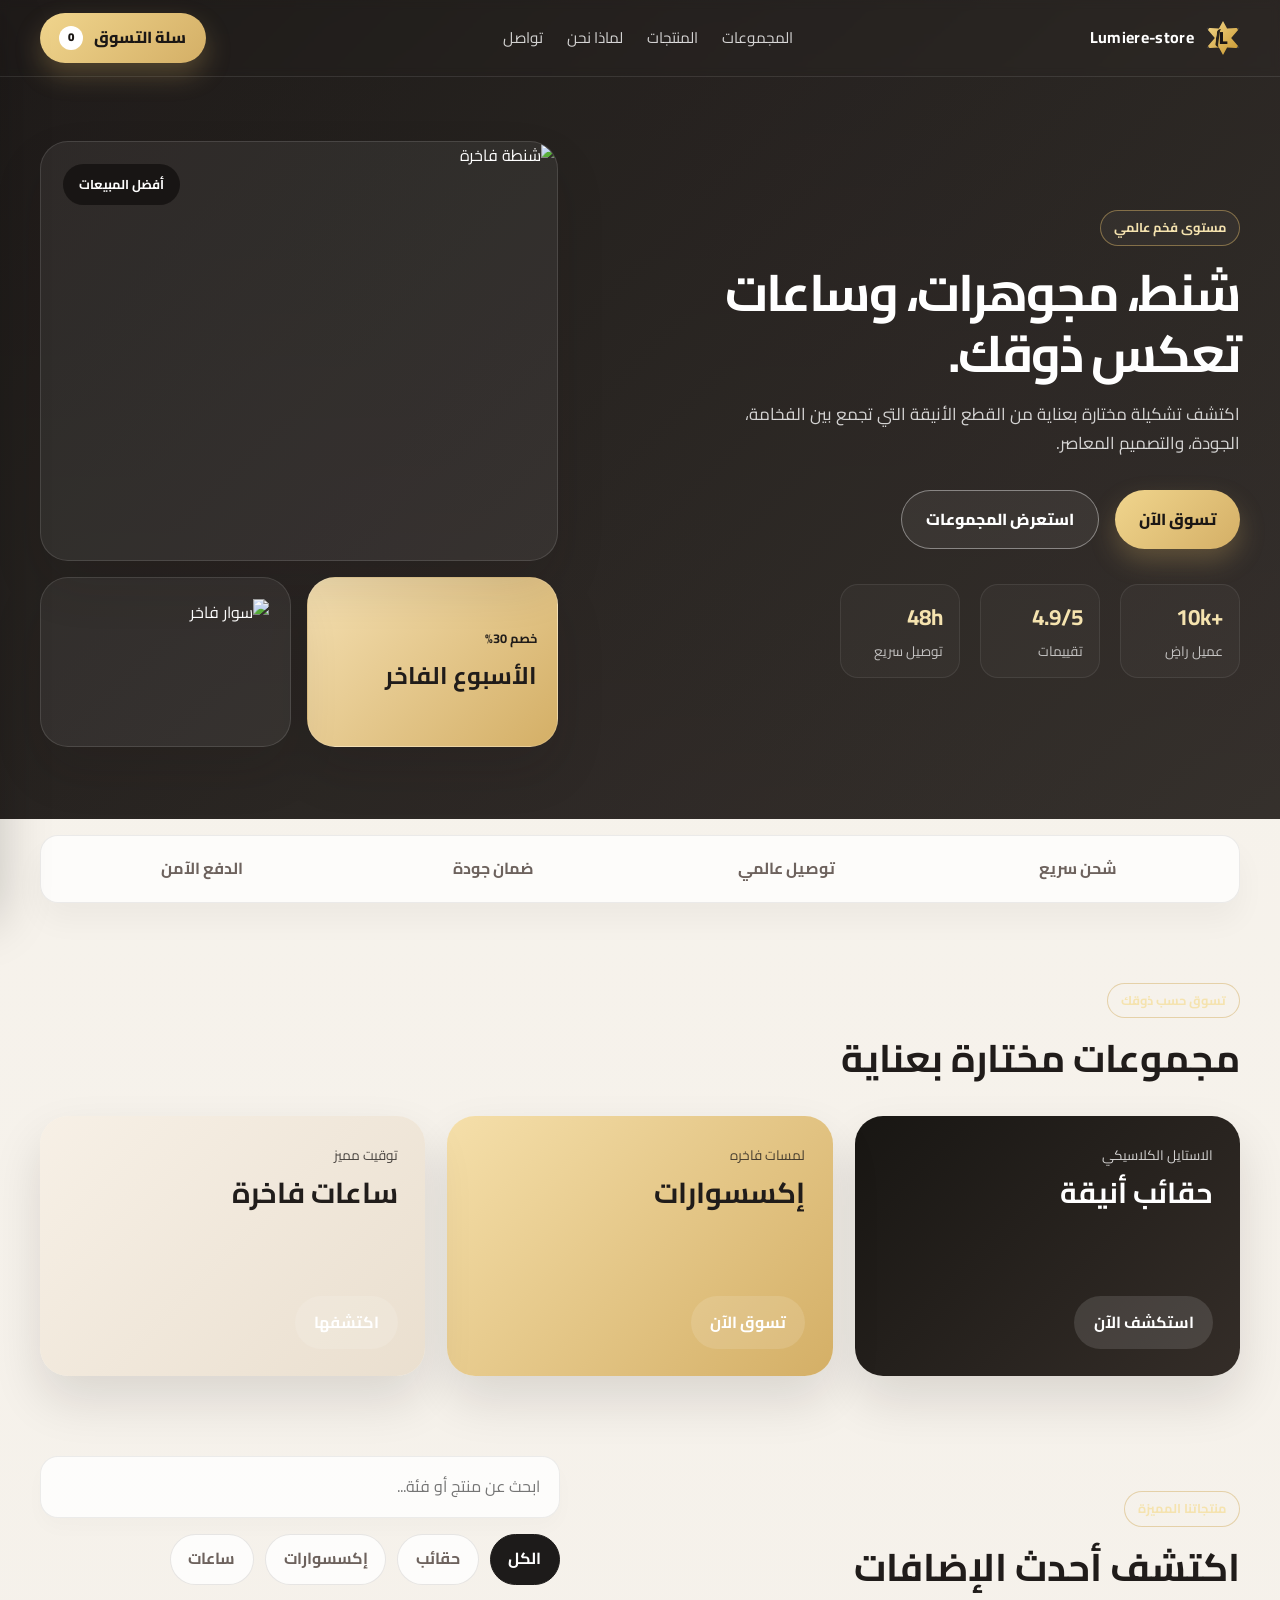
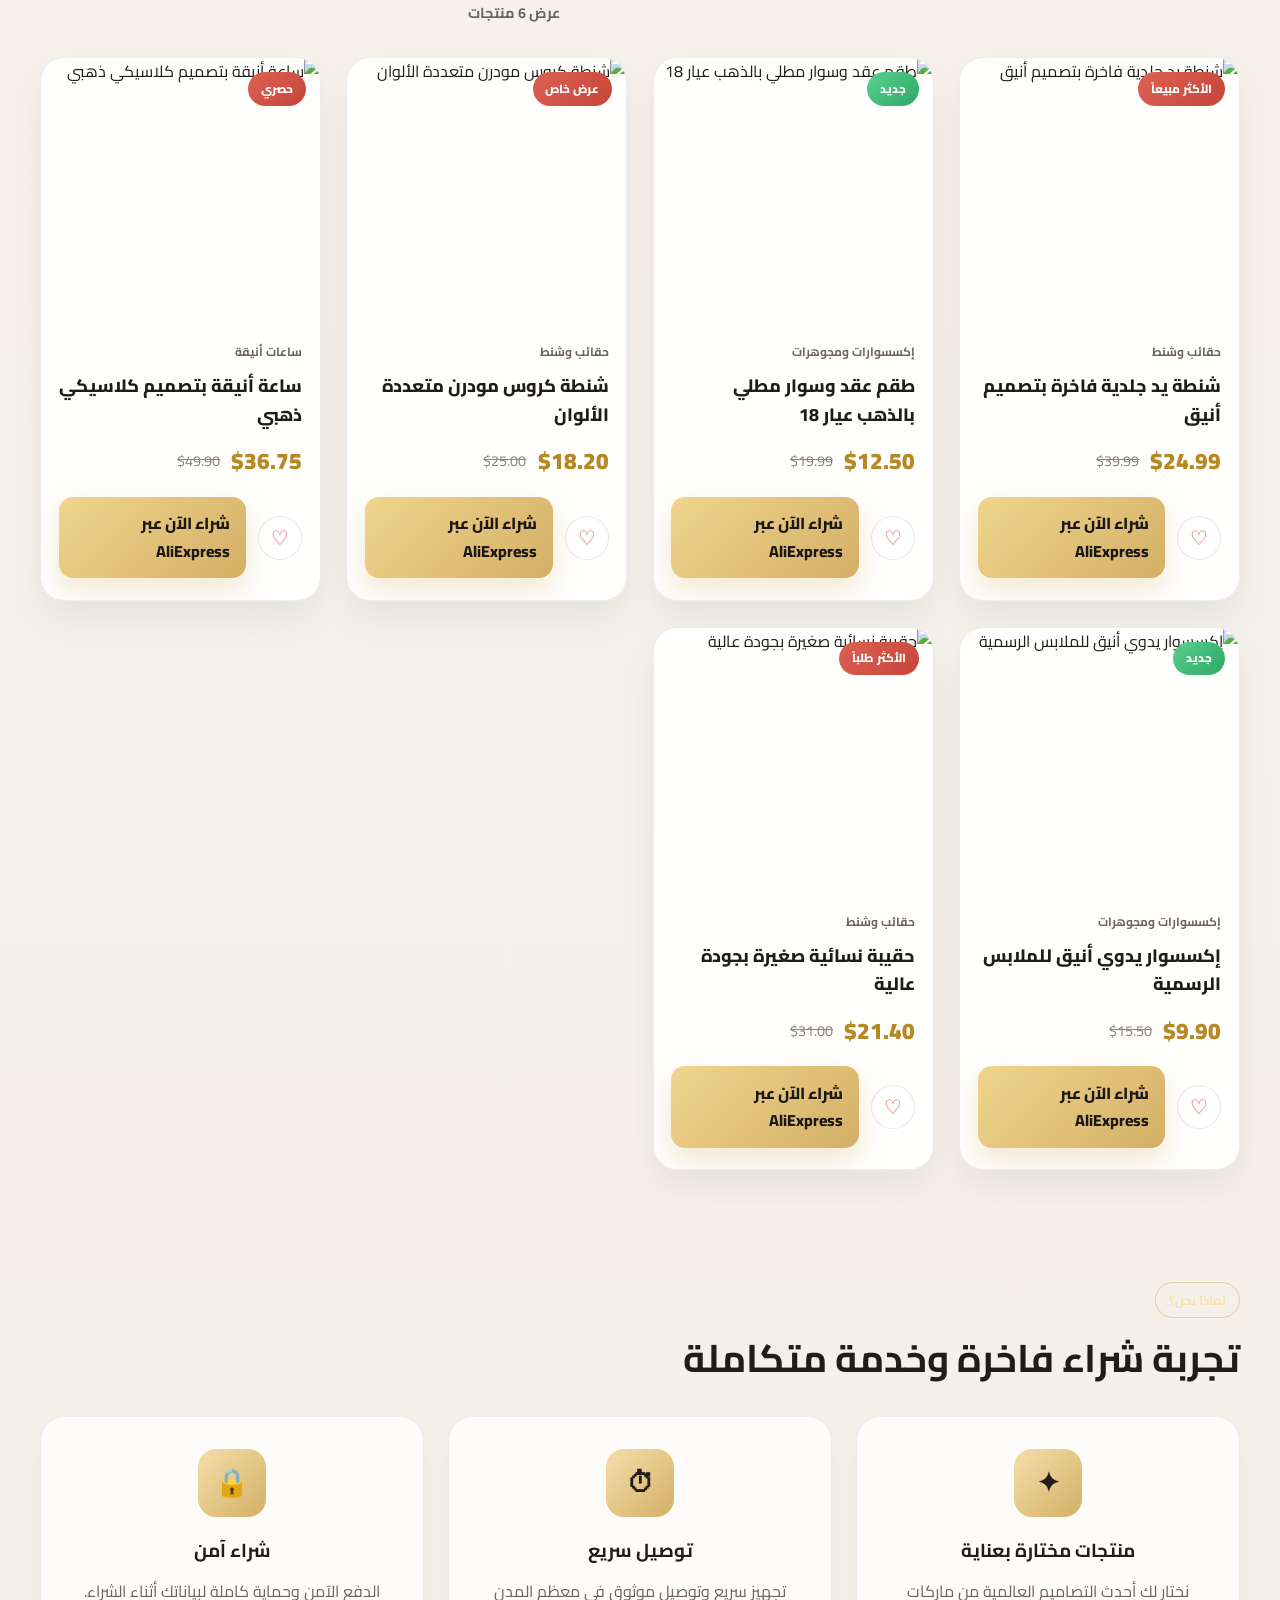
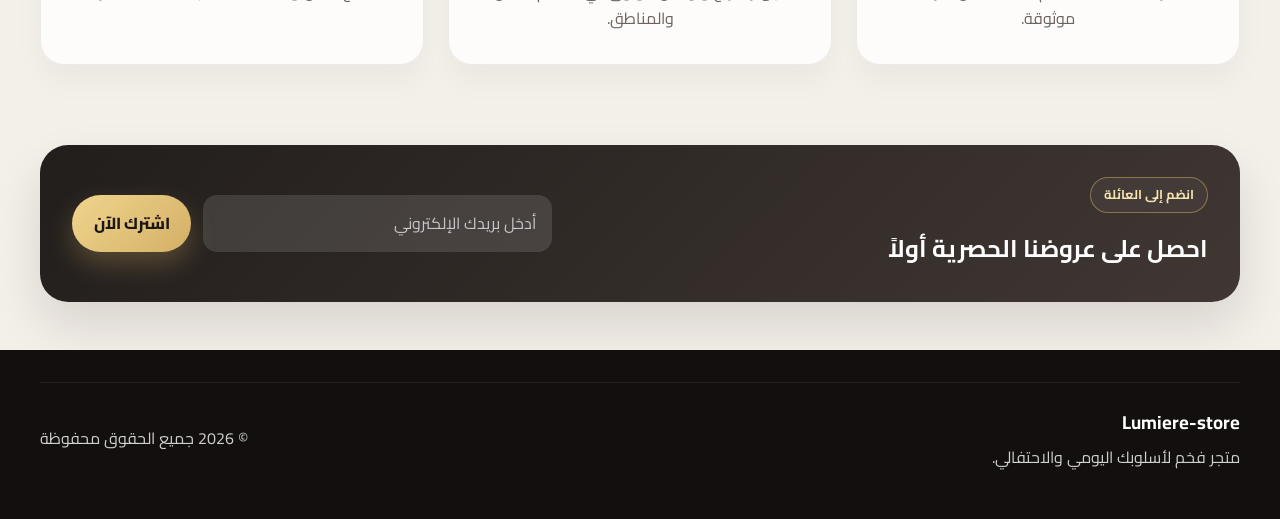
==== index.html @ 64e165b7 "index.html" ====
<!DOCTYPE html>
<html lang="ar" dir="rtl">
  <head>
    <meta charset="UTF-8" />
    <meta name="viewport" content="width=device-width, initial-scale=1.0" />
    <title>Lumiere-store</title>
    <meta
      name="description"
      content="متجر أنيقة ومميز للشنط والإكسسوارات والساعات الفاخرة مع تصفح سهل وبحث سريع."
    />
    <link rel="stylesheet" href="style.css" />
    <link rel="preconnect" href="https://fonts.googleapis.com" />
    <link rel="preconnect" href="https://fonts.gstatic.com" crossorigin />
    <link
      href="https://fonts.googleapis.com/css2?family=Cairo:wght@400;500;600;700;800;900&display=swap"
      rel="stylesheet"
    />
    <link rel="icon" type="image/jpeg" href="1.jpeg">
  </head>
  <body>
    <header class="main-header">
      <div class="topbar">
        <div class="container topbar-inner">
          <div class="brand-mini">
            <span class="stand-band" aria-label="علامة المتجر">L</span>
            Lumiere-store
          </div>
          <nav class="main-nav" aria-label="التنقل الرئيسي">
            <a href="#collections">المجموعات</a>
            <a href="#products">المنتجات</a>
            <a href="#features">لماذا نحن</a>
            <a href="#contact">تواصل</a>
          </nav>
          <button type="button" class="nav-btn cart-btn" id="cartToggle">
            <span>سلة التسوق</span>
            <span id="cartCount" class="cart-badge">0</span>
          </button>
        </div>
      </div>

      <div class="container hero">
        <div class="hero-copy">
          <span class="eyebrow">مستوى فخم عالمي</span>
          <h1>شنط، مجوهرات، وساعات تعكس ذوقك.</h1>
          <p>
            اكتشف تشكيلة مختارة بعناية من القطع الأنيقة التي تجمع بين
            الفخامة، الجودة، والتصميم المعاصر.
          </p>

          <div class="hero-actions">
            <a href="#products" class="primary-btn">تسوق الآن</a>
            <a href="#collections" class="secondary-btn">استعرض المجموعات</a>
          </div>

          <div class="hero-stats">
            <div>
              <strong>+10k</strong>
              <span>عميل راضٍ</span>
            </div>
            <div>
              <strong>4.9/5</strong>
              <span>تقييمات</span>
            </div>
            <div>
              <strong>48h</strong>
              <span>توصيل سريع</span>
            </div>
          </div>
        </div>

        <div class="hero-visual" aria-label="عرض المنتجات المميزة">
          <div class="hero-card feature-card large-card">
            <img
              src="https://images.unsplash.com/photo-1523170335258-f5ed11844a49?auto=format&fit=crop&w=900&q=80"
              alt="شنطة فاخرة"
            />
            <div class="floating-tag">أفضل المبيعات</div>
          </div>
          <div class="mini-cards">
            <div class="hero-card mini-card gold-card">
              <span>خصم 30%</span>
              <strong>الأسبوع الفاخر</strong>
            </div>
            <div class="hero-card mini-card">
              <img
                src="https://images.unsplash.com/photo-1617038220319-276d3cfab638?auto=format&fit=crop&w=700&q=80"
                alt="سوار فاخر"
              />
            </div>
          </div>
        </div>
      </div>
    </header>

    <main>
      <section class="trust-bar">
        <div class="container trust-inner">
          <div>شحن سريع</div>
          <div>توصيل عالمي</div>
          <div>ضمان جودة</div>
          <div>الدفع الآمن</div>
        </div>
      </section>

      <section class="collections" id="collections">
        <div class="container section-head">
          <div>
            <span class="section-kicker">تسوق حسب ذوقك</span>
            <h2>مجموعات مختارة بعناية</h2>
          </div>
        </div>

        <div class="container collection-grid">
          <article class="collection-item collection-dark">
            <div>
              <span>الاستايل الكلاسيكي</span>
              <h3>حقائب أنيقة</h3>
            </div>
            <button>استكشف الآن</button>
          </article>

          <article class="collection-item collection-gold">
            <div>
              <span>لمسات فاخره</span>
              <h3>إكسسوارات</h3>
            </div>
            <button>تسوق الآن</button>
          </article>

          <article class="collection-item collection-light">
            <div>
              <span>توقيت مميز</span>
              <h3>ساعات فاخرة</h3>
            </div>
            <button>اكتشفها</button>
          </article>
        </div>
      </section>

      <section class="catalog" id="products">
        <div class="container catalog-top">
          <div class="section-head">
            <div>
              <span class="section-kicker">منتجاتنا المميزة</span>
              <h2>اكتشف أحدث الإضافات</h2>
            </div>
          </div>

          <div class="catalog-controls">
            <div class="search-wrap">
              <input
                type="text"
                id="searchInput"
                placeholder="ابحث عن منتج أو فئة..."
                aria-label="بحث المنتجات"
              />
            </div>

            <div class="filter-group" aria-label="تصنيف المنتجات">
              <button class="filter-btn active" data-category="all">الكل</button>
              <button class="filter-btn" data-category="bags">حقائب</button>
              <button class="filter-btn" data-category="jewelry">إكسسوارات</button>
              <button class="filter-btn" data-category="watches">ساعات</button>
            </div>
            <p id="resultCount" class="result-count">عرض 6 منتجات</p>
          </div>
        </div>

        <div class="container">
          <div class="products-grid" id="productsGrid" aria-live="polite"></div>
        </div>
      </section>

      <section class="features" id="features">
        <div class="container section-head">
          <div>
            <span class="section-kicker">لماذا نحن؟</span>
            <h2>تجربة شراء فاخرة وخدمة متكاملة</h2>
          </div>
        </div>

        <div class="container feature-grid">
          <article class="feature-item">
            <div class="feature-icon">✦</div>
            <h3>منتجات مختارة بعناية</h3>
            <p>نختار لك أحدث التصاميم العالمية من ماركات موثوقة.</p>
          </article>

          <article class="feature-item">
            <div class="feature-icon">⏱</div>
            <h3>توصيل سريع</h3>
            <p>تجهيز سريع وتوصيل موثوق في معظم المدن والمناطق.</p>
          </article>

          <article class="feature-item">
            <div class="feature-icon">🔒</div>
            <h3>شراء آمن</h3>
            <p>الدفع الآمن وحماية كاملة لبياناتك أثناء الشراء.</p>
          </article>
        </div>
      </section>

      <section class="newsletter" id="contact">
        <div class="container newsletter-box">
          <div>
            <span class="section-kicker">انضم إلى العائلة</span>
            <h2>احصل على عروضنا الحصرية أولاً</h2>
          </div>
          <form class="newsletter-form">
            <input type="email" placeholder="أدخل بريدك الإلكتروني" aria-label="البريد الإلكتروني" />
            <button type="submit">اشترك الآن</button>
          </form>
        </div>
      </section>
    </main>

    <footer class="main-footer">
      <div class="container footer-inner">
        <div>
          <h3>Lumiere-store</h3>
          <p>متجر فخم لأسلوبك اليومي والاحتفالي.</p>
        </div>
        <div>
          <p>© 2026 جميع الحقوق محفوظة</p>
        </div>
      </div>
    </footer>

    <div id="toast" class="toast" aria-live="polite"></div>

    <div id="cartOverlay" class="cart-overlay" aria-hidden="true"></div>

    <aside id="cartDrawer" class="cart-drawer" aria-label="سلة التسوق">
      <div class="cart-header">
        <h3>سلة التسوق</h3>
        <button type="button" id="closeCart" class="close-cart" aria-label="إغلاق السلة">×</button>
      </div>
      <div id="cartItems" class="cart-items"></div>
      <div class="cart-footer">
        <div class="cart-total-row">
          <span>الإجمالي</span>
          <strong id="cartTotal">$0.00</strong>
        </div>
        <button type="button" class="checkout-btn">إتمام الطلب</button>
      </div>
    </aside>

    <script src="script.js"></script>
  </body>
</html>
---- style.css ----
:root {
  --bg: #f7f3ec;
  --surface: #fffdfb;
  --panel: #1d1b1a;
  --panel-soft: #2a2422;
  --gold: #d4af66;
  --gold-soft: #f5e3af;
  --text: #201c1a;
  --muted: #6d625d;
  --line: rgba(32, 28, 26, 0.08);
  --shadow: 0 24px 50px rgba(24, 20, 18, 0.12);
}

* {
  box-sizing: border-box;
  margin: 0;
  padding: 0;
}

html {
  scroll-behavior: smooth;
}

body {
  background: linear-gradient(180deg, #f7f3ec 0%, #f3efe9 100%);
  color: var(--text);
  font-family: 'Cairo', sans-serif;
  line-height: 1.7;
}

img {
  max-width: 100%;
  display: block;
}

a {
  text-decoration: none;
  color: inherit;
}

button,
input {
  font: inherit;
}

.container {
  width: min(1200px, calc(100% - 32px));
  margin: 0 auto;
}

.main-header {
  background:
    linear-gradient(135deg, rgba(24, 20, 18, 0.95), rgba(45, 39, 35, 0.93)),
    url('https://images.unsplash.com/photo-1524504388940-b1c1722653e1?auto=format&fit=crop&w=1600&q=80') center/cover no-repeat;
  color: #fff;
  padding-bottom: 2.5rem;
  position: relative;
  overflow: hidden;
}

.main-header::after {
  content: '';
  position: absolute;
  inset: 0;
  background: linear-gradient(180deg, rgba(0,0,0,0.15), rgba(0,0,0,0.1));
  pointer-events: none;
}

.topbar,
.hero,
.trust-bar,
.collections,
.catalog,
.features,
.newsletter,
.main-footer {
  position: relative;
  z-index: 1;
}

.topbar {
  border-bottom: 1px solid rgba(255, 255, 255, 0.1);
  backdrop-filter: blur(4px);
}

.topbar-inner {
  display: flex;
  justify-content: space-between;
  align-items: center;
  min-height: 76px;
  gap: 1rem;
}

.brand-mini {
  display: flex;
  align-items: center;
  gap: 0.75rem;
  font-weight: 700;
  letter-spacing: 0.02em;
}

.brand-mark,
.stand-band {
  width: 34px;
  height: 34px;
  display: grid;
  place-items: center;
  border-radius: 50%;
  background: linear-gradient(135deg, #f3d88b, #c8952c);
  color: #1a1614;
  font-weight: 900;
  position: relative;
  clip-path: polygon(
    50% 0%,
    62% 22%,
    100% 20%,
    74% 50%,
    100% 80%,
    62% 78%,
    50% 100%,
    38% 78%,
    0% 80%,
    26% 50%,
    0% 20%,
    38% 22%
  );
  box-shadow: 0 0 0 2px rgba(255,255,255,0.12);
  animation: badgeFloat 3.2s ease-in-out infinite;
  transition: transform 0.25s ease, box-shadow 0.25s ease;
}

.brand-mini:hover .stand-band,
.brand-mini:hover .brand-mark {
  transform: scale(1.08) rotate(6deg);
  box-shadow: 0 0 0 2px rgba(255,255,255,0.12), 0 10px 20px rgba(212, 175, 102, 0.25);
}

.stand-band {
  font-size: 1.1rem;
  line-height: 1;
  letter-spacing: -0.08em;
}

.stand-band::before {
  content: "";
  position: absolute;
  inset: 8px 12px 8px 10px;
  border-left: 3px solid rgba(26, 22, 20, 0.92);
  border-radius: 4px;
  transform: skewX(-8deg);
}

@keyframes badgeFloat {
  0%,
  100% {
    transform: translateY(0px) rotate(0deg);
  }
  50% {
    transform: translateY(-4px) rotate(4deg);
  }
}

.main-nav {
  display: flex;
  align-items: center;
  gap: 1.5rem;
  color: rgba(255, 255, 255, 0.8);
  font-size: 0.95rem;
}

.main-nav a {
  transition: color 0.2s ease;
}

.main-nav a:hover {
  color: var(--gold-soft);
}

.nav-btn,
.primary-btn,
.secondary-btn,
.collection-item button,
.newsletter-form button,
.btn-buy,
.favorite-btn,
.checkout-btn,
.close-cart {
  display: inline-flex;
  align-items: center;
  justify-content: center;
  border-radius: 999px;
  transition: transform 0.25s ease, box-shadow 0.25s ease, background 0.25s ease;
}

.nav-btn,
.primary-btn,
.newsletter-form button,
.btn-buy {
  background: linear-gradient(135deg, #f0d58d, #d4af66);
  color: #1b1715;
  font-weight: 800;
  box-shadow: 0 12px 26px rgba(212, 175, 102, 0.28);
}

.nav-btn {
  padding: 0.7rem 1.2rem;
  border: none;
  cursor: pointer;
}

.cart-btn {
  gap: 0.7rem;
}

.cart-badge {
  display: inline-grid;
  place-items: center;
  min-width: 24px;
  height: 24px;
  padding: 0 0.4rem;
  border-radius: 999px;
  background: #fff;
  color: #1a1714;
  font-size: 0.72rem;
  font-weight: 900;
}

.hero {
  display: grid;
  grid-template-columns: 1.1fr 0.9fr;
  align-items: center;
  gap: 3rem;
  min-height: 580px;
  padding: 4rem 0 2rem;
}

.hero-copy {
  max-width: 560px;
}

.eyebrow,
.section-kicker {
  display: inline-block;
  margin-bottom: 1rem;
  padding: 0.38rem 0.8rem;
  border: 1px solid rgba(212, 175, 102, 0.5);
  border-radius: 999px;
  background: rgba(255, 255, 255, 0.04);
  color: var(--gold-soft);
  font-size: 0.8rem;
  font-weight: 700;
}

.hero-copy h1 {
  font-size: clamp(2.2rem, 4vw, 4.2rem);
  line-height: 1.2;
  margin-bottom: 1rem;
  letter-spacing: -0.04em;
}

.hero-copy p {
  color: rgba(255, 255, 255, 0.8);
  font-size: 1.06rem;
  max-width: 520px;
}

.hero-actions {
  display: flex;
  flex-wrap: wrap;
  gap: 1rem;
  margin-top: 2rem;
}

.primary-btn,
.secondary-btn {
  padding: 0.92rem 1.5rem;
  font-weight: 800;
}

.primary-btn:hover,
.secondary-btn:hover,
.nav-btn:hover,
.newsletter-form button:hover,
.btn-buy:hover,
.collection-item button:hover {
  transform: translateY(-2px);
}

.secondary-btn {
  border: 1px solid rgba(255, 255, 255, 0.4);
  background: rgba(255, 255, 255, 0.06);
  color: #fff;
}

.hero-stats {
  display: flex;
  flex-wrap: wrap;
  gap: 1.25rem;
  margin-top: 2.2rem;
}

.hero-stats div {
  min-width: 120px;
  padding: 0.85rem 1rem;
  background: rgba(255,255,255,0.03);
  border: 1px solid rgba(255,255,255,0.08);
  border-radius: 18px;
}

.hero-stats strong {
  display: block;
  font-size: 1.4rem;
  color: var(--gold-soft);
}

.hero-stats span {
  color: rgba(255,255,255,0.7);
  font-size: 0.85rem;
}

.hero-visual {
  display: flex;
  flex-direction: column;
  gap: 1rem;
}

.hero-card {
  border-radius: 28px;
  overflow: hidden;
  background: rgba(255, 255, 255, 0.06);
  border: 1px solid rgba(255, 255, 255, 0.12);
  box-shadow: var(--shadow);
}

.large-card {
  position: relative;
  height: 420px;
}

.large-card img {
  width: 100%;
  height: 100%;
  object-fit: cover;
}

.floating-tag {
  position: absolute;
  top: 22px;
  left: 22px;
  background: rgba(18, 15, 14, 0.75);
  color: #fff;
  padding: 0.6rem 1rem;
  border-radius: 999px;
  font-size: 0.8rem;
  font-weight: 700;
  backdrop-filter: blur(8px);
}

.mini-cards {
  display: grid;
  grid-template-columns: 1fr 1fr;
  gap: 1rem;
}

.mini-card {
  min-height: 170px;
  display: flex;
  flex-direction: column;
  justify-content: center;
  padding: 1.3rem;
}

.gold-card {
  background: linear-gradient(135deg, #f4dfb1, #d4af66);
  color: #201c1a;
}

.gold-card span,
.gold-card strong {
  display: block;
}

.gold-card span {
  font-size: 0.8rem;
  font-weight: 700;
}

.gold-card strong {
  font-size: 1.5rem;
  margin-top: 0.4rem;
}

.mini-card img {
  width: 100%;
  height: 100%;
  object-fit: cover;
}

.trust-bar {
  padding: 1rem 0 0;
}

.trust-inner {
  display: grid;
  grid-template-columns: repeat(4, minmax(120px, 1fr));
  gap: 1rem;
  background: rgba(255, 255, 255, 0.75);
  border: 1px solid var(--line);
  border-radius: 18px;
  padding: 1.2rem 1.4rem;
  box-shadow: 0 18px 30px rgba(18, 15, 14, 0.04);
}

.trust-inner div {
  text-align: center;
  font-weight: 700;
  color: var(--muted);
}

.collections,
.catalog,
.features {
  padding: 5rem 0 0;
}

.section-head {
  margin-bottom: 2rem;
}

.section-head h2 {
  font-size: clamp(1.9rem, 3vw, 2.6rem);
  line-height: 1.3;
}

.collection-grid {
  display: grid;
  grid-template-columns: repeat(3, minmax(0, 1fr));
  gap: 1.4rem;
}

.collection-item {
  min-height: 260px;
  border-radius: 28px;
  padding: 1.7rem;
  display: flex;
  flex-direction: column;
  justify-content: space-between;
  box-shadow: var(--shadow);
  transition: transform 0.25s ease;
}

.collection-item:hover {
  transform: translateY(-6px);
}

.collection-item span {
  display: block;
  margin-bottom: 0.5rem;
  font-size: 0.85rem;
  opacity: 0.8;
}

.collection-item h3 {
  font-size: clamp(1.8rem, 2vw, 2.5rem);
  line-height: 1.2;
}

.collection-item button {
  align-self: flex-start;
  border: none;
  padding: 0.8rem 1.2rem;
  background: rgba(255,255,255,0.12);
  color: #fff;
  cursor: pointer;
  font-weight: 700;
}

.collection-dark {
  background: linear-gradient(135deg, #181613, #342d28);
  color: #fff;
}

.collection-gold {
  background: linear-gradient(135deg, #f5dfaa, #d4af66);
  color: #201c1a;
}

.collection-light {
  background: linear-gradient(135deg, #f7f0e6, #eadfcf);
  color: #211d1b;
}

.catalog-top {
  display: flex;
  justify-content: space-between;
  align-items: end;
  gap: 1.5rem;
  margin-bottom: 2rem;
}

.catalog-controls {
  display: flex;
  flex-direction: column;
  gap: 1rem;
  width: min(100%, 520px);
}

.search-wrap input {
  width: 100%;
  padding: 1rem 1.2rem;
  border: 1px solid var(--line);
  border-radius: 18px;
  background: rgba(255, 255, 255, 0.8);
  outline: none;
  color: var(--text);
  box-shadow: 0 10px 20px rgba(0, 0, 0, 0.02);
}

.search-wrap input:focus {
  border-color: rgba(212, 175, 102, 0.7);
  box-shadow: 0 0 0 4px rgba(212, 175, 102, 0.12);
}

.filter-group {
  display: flex;
  flex-wrap: wrap;
  gap: 0.7rem;
}

.filter-btn {
  border: 1px solid rgba(32, 28, 26, 0.1);
  background: rgba(255, 255, 255, 0.8);
  color: var(--muted);
  cursor: pointer;
  padding: 0.68rem 1.1rem;
  border-radius: 999px;
  font-weight: 700;
  transition: all 0.2s ease;
}

.filter-btn.active,
.filter-btn:hover {
  background: var(--panel);
  color: #fff;
  border-color: var(--panel);
}

.result-count {
  margin: 0;
  color: var(--muted);
  font-size: 0.9rem;
  font-weight: 700;
}

.product-actions {
  display: flex;
  align-items: center;
  gap: 0.75rem;
}

.favorite-btn {
  width: 44px;
  height: 44px;
  border: 1px solid rgba(32, 28, 26, 0.1);
  background: rgba(255, 255, 255, 0.8);
  color: #d74d46;
  font-size: 1.25rem;
  cursor: pointer;
}

.favorite-btn.active {
  background: rgba(215, 77, 70, 0.12);
  border-color: rgba(215, 77, 70, 0.3);
}

.products-grid {
  display: grid;
  grid-template-columns: repeat(auto-fit, minmax(250px, 1fr));
  gap: 1.6rem;
  padding-bottom: 2rem;
}

.product-card {
  position: relative;
  background: rgba(255, 255, 255, 0.9);
  border: 1px solid var(--line);
  border-radius: 24px;
  overflow: hidden;
  box-shadow: 0 18px 35px rgba(17, 15, 13, 0.06);
  transition: transform 0.25s ease, box-shadow 0.25s ease;
}

.product-card:hover {
  transform: translateY(-8px);
  box-shadow: 0 22px 40px rgba(17, 15, 13, 0.12);
}

.product-card.hidden {
  display: none;
}

.badge {
  position: absolute;
  top: 14px;
  right: 14px;
  z-index: 2;
  background: linear-gradient(135deg, #dd6253, #c54539);
  color: #fff;
  font-size: 0.74rem;
  font-weight: 800;
  padding: 0.42rem 0.8rem;
  border-radius: 999px;
}

.badge.new {
  background: linear-gradient(135deg, #5ad08f, #2ca866);
}

.product-img {
  height: 260px;
  width: 100%;
  object-fit: cover;
}

.product-info {
  padding: 1.2rem 1.1rem 1.35rem;
}

.product-category {
  display: inline-block;
  font-size: 0.75rem;
  color: var(--muted);
  font-weight: 700;
  margin-bottom: 0.6rem;
}

.product-title {
  font-size: 1.12rem;
  font-weight: 800;
  line-height: 1.6;
  min-height: 58px;
  margin-bottom: 0.75rem;
}

.price-container {
  display: flex;
  align-items: center;
  gap: 0.7rem;
  margin-bottom: 1rem;
}

.product-price {
  font-size: 1.42rem;
  font-weight: 900;
  color: #b78824;
}

.old-price {
  font-size: 0.9rem;
  color: #8d807c;
  text-decoration: line-through;
}

.btn-buy {
  flex: 1;
  width: 100%;
  padding: 0.85rem 1rem;
  border-radius: 14px;
  font-weight: 800;
}

.empty-state {
  grid-column: 1 / -1;
  background: rgba(255,255,255,0.75);
  border: 1px solid var(--line);
  border-radius: 22px;
  text-align: center;
  padding: 2.4rem 1rem;
  color: var(--muted);
}

.feature-grid {
  display: grid;
  grid-template-columns: repeat(3, minmax(0, 1fr));
  gap: 1.5rem;
}

.feature-item {
  background: rgba(255, 255, 255, 0.8);
  border: 1px solid var(--line);
  border-radius: 24px;
  padding: 2rem 1.4rem;
  text-align: center;
  box-shadow: 0 16px 30px rgba(17, 15, 13, 0.04);
}

.feature-icon {
  display: grid;
  place-items: center;
  width: 68px;
  height: 68px;
  margin: 0 auto 1.1rem;
  border-radius: 18px;
  background: linear-gradient(135deg, #f5dfaa, #d4af66);
  color: #211d1b;
  font-size: 1.7rem;
  font-weight: 900;
}

.feature-item h3 {
  margin-bottom: 0.7rem;
}

.feature-item p {
  color: var(--muted);
}

.newsletter {
  padding: 5rem 0 3rem;
}

.newsletter-box {
  background: linear-gradient(135deg, #221e1c, #403733);
  color: #fff;
  border-radius: 28px;
  padding: 2rem 2rem;
  display: flex;
  align-items: center;
  justify-content: space-between;
  gap: 1.5rem;
  box-shadow: var(--shadow);
}

.newsletter-form {
  display: flex;
  gap: 0.75rem;
  flex-wrap: wrap;
  width: min(100%, 480px);
}

.newsletter-form input {
  flex: 1 1 220px;
  border: none;
  outline: none;
  border-radius: 14px;
  padding: 0.95rem 1rem;
  background: rgba(255,255,255,0.12);
  color: #fff;
}

.newsletter-form input::placeholder {
  color: rgba(255,255,255,0.7);
}

.newsletter-form button {
  border: none;
  padding: 0.95rem 1.35rem;
  cursor: pointer;
}

.toast {
  position: fixed;
  right: 24px;
  bottom: 24px;
  background: rgba(18, 15, 14, 0.96);
  color: #fff;
  padding: 0.85rem 1.2rem;
  border-radius: 12px;
  box-shadow: 0 18px 35px rgba(0,0,0,0.18);
  opacity: 0;
  transform: translateY(16px);
  pointer-events: none;
  transition: all 0.25s ease;
  z-index: 999;
}

.toast.show {
  opacity: 1;
  transform: translateY(0);
}

.cart-overlay {
  position: fixed;
  inset: 0;
  background: rgba(15, 12, 11, 0.45);
  opacity: 0;
  visibility: hidden;
  transition: all 0.25s ease;
  z-index: 20;
}

.cart-overlay.visible {
  opacity: 1;
  visibility: visible;
}

.cart-drawer {
  position: fixed;
  top: 0;
  left: 0;
  width: min(420px, 100%);
  height: 100vh;
  background: #fffdfb;
  box-shadow: 0 20px 50px rgba(0, 0, 0, 0.2);
  transform: translateX(-100%);
  transition: transform 0.28s ease;
  z-index: 30;
  display: flex;
  flex-direction: column;
}

.cart-drawer.open {
  transform: translateX(0);
}

.cart-header,
.cart-footer,
.cart-item {
  padding: 1rem 1.2rem;
}

.cart-header {
  display: flex;
  align-items: center;
  justify-content: space-between;
  border-bottom: 1px solid var(--line);
}

.cart-header h3 {
  font-size: 1.4rem;
}

.close-cart {
  width: 38px;
  height: 38px;
  border: none;
  background: #f3efe9;
  color: var(--text);
  font-size: 1.5rem;
  cursor: pointer;
}

.cart-items {
  flex: 1;
  overflow-y: auto;
  padding: 1rem 1.2rem 0;
}

.cart-item {
  display: flex;
  gap: 0.9rem;
  border: 1px solid var(--line);
  border-radius: 16px;
  background: rgba(255, 255, 255, 0.9);
  margin-bottom: 0.9rem;
}

.cart-item img {
  width: 90px;
  height: 90px;
  object-fit: cover;
  border-radius: 12px;
}

.cart-item-info {
  flex: 1;
  display: flex;
  flex-direction: column;
  justify-content: center;
}

.cart-item-info h4 {
  font-size: 1rem;
  margin-bottom: 0.3rem;
}

.cart-item-info span {
  color: var(--muted);
  font-size: 0.85rem;
}

.cart-item-price {
  display: flex;
  align-items: center;
  justify-content: space-between;
  margin-top: 0.6rem;
}

.remove-cart-item {
  border: none;
  background: transparent;
  color: #b8403d;
  cursor: pointer;
  font-weight: 700;
}

.cart-footer {
  border-top: 1px solid var(--line);
  background: #fff;
}

.cart-total-row {
  display: flex;
  align-items: center;
  justify-content: space-between;
  margin-bottom: 0.9rem;
  font-size: 1.05rem;
}

.checkout-btn {
  width: 100%;
  border: none;
  padding: 0.9rem 1rem;
  background: linear-gradient(135deg, #f0d58d, #d4af66);
  color: #1b1715;
  font-weight: 900;
  cursor: pointer;
}

.empty-cart {
  text-align: center;
  color: var(--muted);
  padding: 2rem 0;
}

.main-footer {
  background: #120f0e;
  color: rgba(255,255,255,0.8);
  padding: 2rem 0 3rem;
}

.footer-inner {
  display: flex;
  justify-content: space-between;
  align-items: center;
  gap: 1rem;
  border-top: 1px solid rgba(255,255,255,0.08);
  padding-top: 1.5rem;
}

.footer-inner h3 {
  color: #fff;
  margin-bottom: 0.3rem;
}

@media (max-width: 980px) {
  .hero {
    grid-template-columns: 1fr;
    padding-top: 3rem;
  }

  .catalog-top,
  .newsletter-box,
  .footer-inner {
    flex-direction: column;
    align-items: flex-start;
  }

  .feature-grid,
  .collection-grid {
    grid-template-columns: 1fr;
  }
}

@media (max-width: 720px) {
  .topbar-inner {
    flex-wrap: wrap;
    justify-content: center;
    padding: 1rem 0;
  }

  .main-nav {
    order: 3;
    width: 100%;
    justify-content: center;
    flex-wrap: wrap;
    gap: 0.8rem 1rem;
  }

  .hero-stats,
  .trust-inner {
    grid-template-columns: repeat(2, minmax(100px, 1fr));
  }

  .large-card {
    height: 300px;
  }

  .mini-cards {
    grid-template-columns: 1fr;
  }
}

@media (max-width: 480px) {
  .trust-inner {
    grid-template-columns: 1fr;
  }

  .filter-group {
    display: grid;
    grid-template-columns: repeat(2, minmax(120px, 1fr));
  }

  .newsletter-form {
    width: 100%;
  }
}
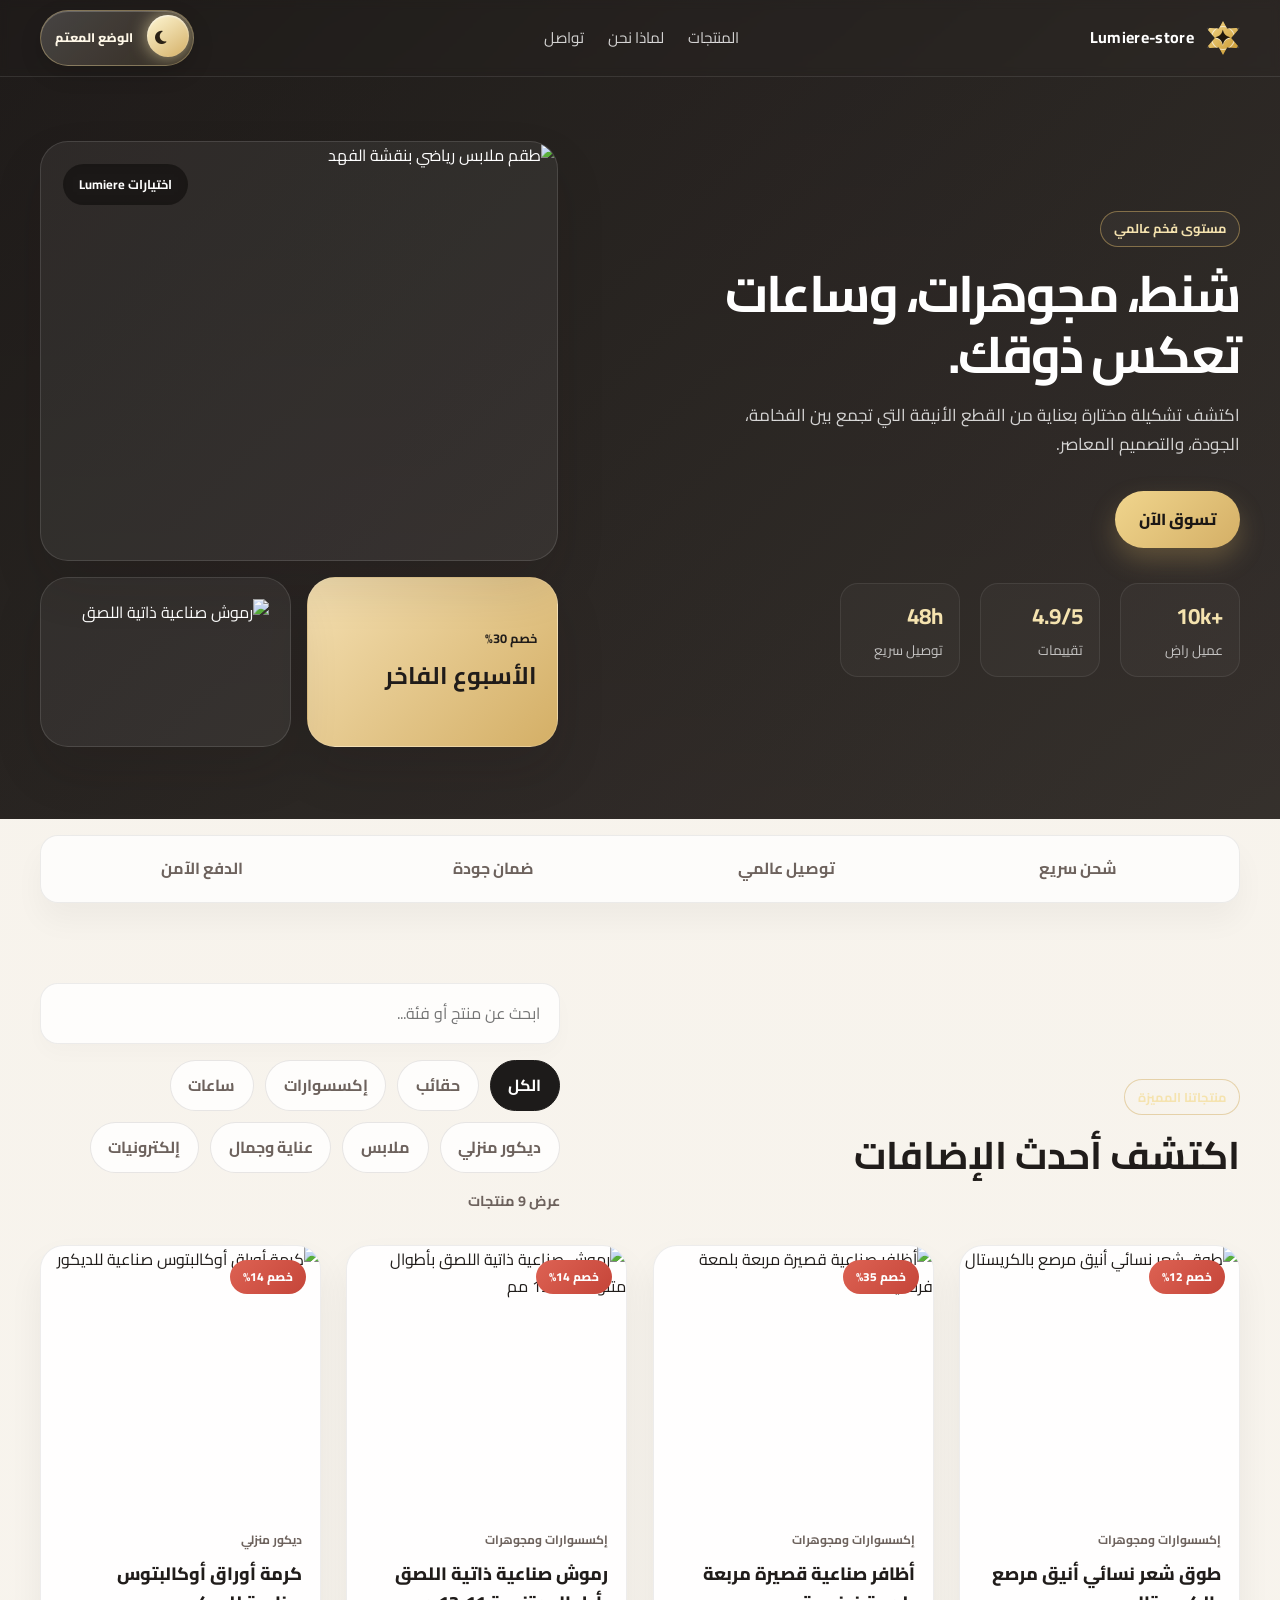
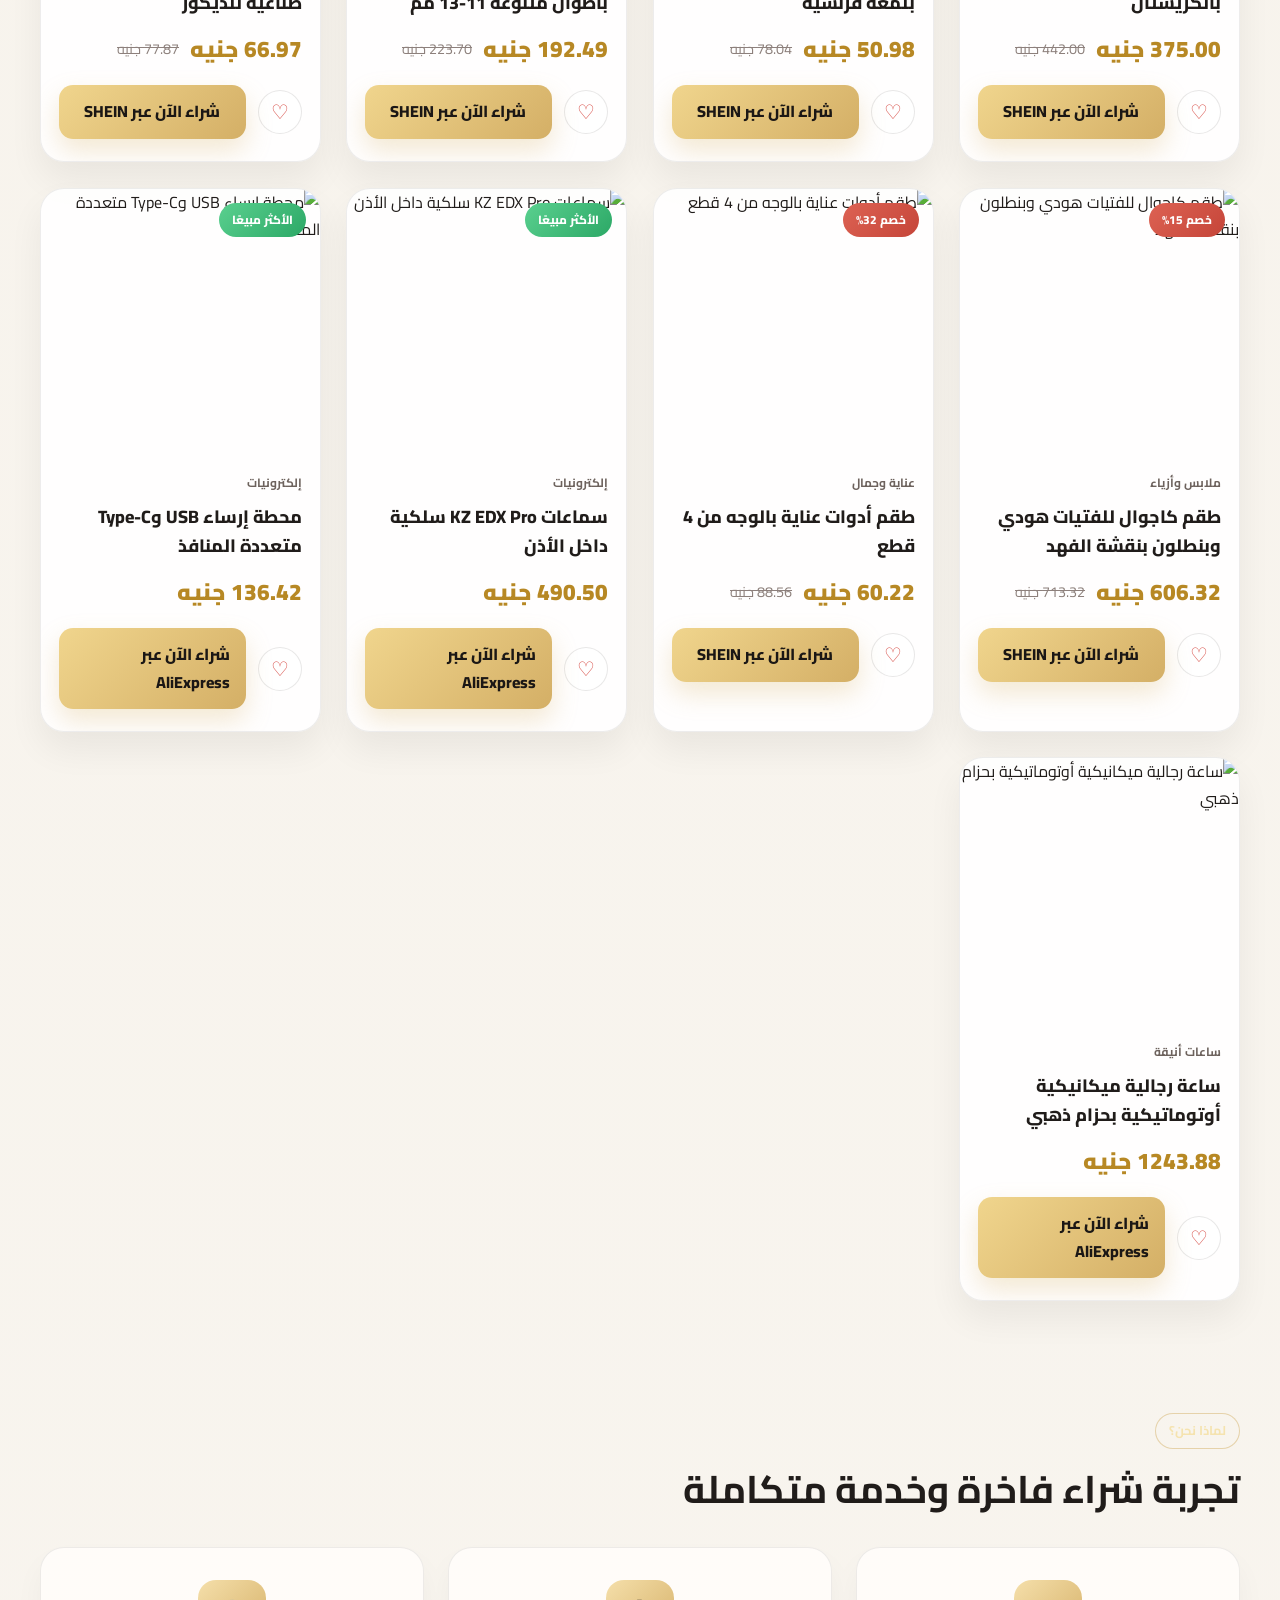
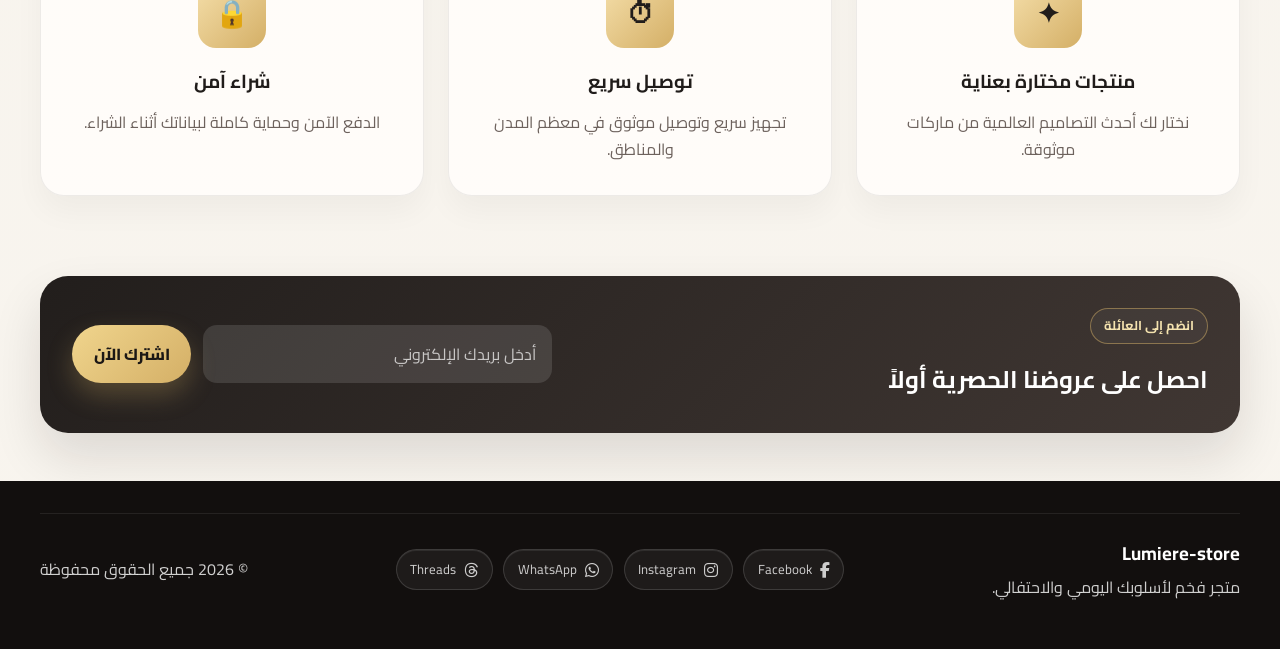
==== commit e73cf92a: "Add files via upload" ====
--- a/index.html
+++ b/index.html
@@ -15,25 +15,27 @@
       href="https://fonts.googleapis.com/css2?family=Cairo:wght@400;500;600;700;800;900&display=swap"
       rel="stylesheet"
     />
-    <link rel="icon" type="image/jpeg" href="1.jpeg">
+    <link
+      rel="stylesheet"
+      href="https://cdnjs.cloudflare.com/ajax/libs/font-awesome/6.5.2/css/all.min.css"
+    />
   </head>
   <body>
     <header class="main-header">
       <div class="topbar">
         <div class="container topbar-inner">
           <div class="brand-mini">
-            <span class="stand-band" aria-label="علامة المتجر">L</span>
+            <span class="stand-band" aria-label="علامة المتجر">✦</span>
             Lumiere-store
           </div>
           <nav class="main-nav" aria-label="التنقل الرئيسي">
-            <a href="#collections">المجموعات</a>
             <a href="#products">المنتجات</a>
             <a href="#features">لماذا نحن</a>
             <a href="#contact">تواصل</a>
           </nav>
-          <button type="button" class="nav-btn cart-btn" id="cartToggle">
-            <span>سلة التسوق</span>
-            <span id="cartCount" class="cart-badge">0</span>
+          <button type="button" class="theme-toggle" id="themeToggle" aria-label="تفعيل الوضع المعتم" aria-pressed="false">
+            <i class="fa-solid fa-moon" aria-hidden="true"></i>
+            <span>الوضع المعتم</span>
           </button>
         </div>
       </div>
@@ -49,7 +51,6 @@
 
           <div class="hero-actions">
             <a href="#products" class="primary-btn">تسوق الآن</a>
-            <a href="#collections" class="secondary-btn">استعرض المجموعات</a>
           </div>
 
           <div class="hero-stats">
@@ -71,10 +72,10 @@
         <div class="hero-visual" aria-label="عرض المنتجات المميزة">
           <div class="hero-card feature-card large-card">
             <img
-              src="https://images.unsplash.com/photo-1523170335258-f5ed11844a49?auto=format&fit=crop&w=900&q=80"
-              alt="شنطة فاخرة"
+              src="all%20products/%D9%85%D9%86%D8%AA%D8%AC%205/http___img.ltwebstatic.com_v4_j_dps_PS2026082117430_13e0f60567b085148d1ce615638efb6b2d4c44b90ff827921d192991382270f4.jpg"
+              alt="طقم ملابس رياضي بنقشة الفهد"
             />
-            <div class="floating-tag">أفضل المبيعات</div>
+            <div class="floating-tag">اختيارات Lumiere</div>
           </div>
           <div class="mini-cards">
             <div class="hero-card mini-card gold-card">
@@ -83,8 +84,8 @@
             </div>
             <div class="hero-card mini-card">
               <img
-                src="https://images.unsplash.com/photo-1617038220319-276d3cfab638?auto=format&fit=crop&w=700&q=80"
-                alt="سوار فاخر"
+                src="all%20products/%D9%85%D9%86%D8%AA%D8%AC%203/http___img.ltwebstatic.com_v4_j_spmp_2025_11_27_1c_1764235200c7718e7fb4518cca1fc827e18005676e.jpg"
+                alt="رموش صناعية ذاتية اللصق"
               />
             </div>
           </div>
@@ -99,41 +100,6 @@
           <div>توصيل عالمي</div>
           <div>ضمان جودة</div>
           <div>الدفع الآمن</div>
-        </div>
-      </section>
-
-      <section class="collections" id="collections">
-        <div class="container section-head">
-          <div>
-            <span class="section-kicker">تسوق حسب ذوقك</span>
-            <h2>مجموعات مختارة بعناية</h2>
-          </div>
-        </div>
-
-        <div class="container collection-grid">
-          <article class="collection-item collection-dark">
-            <div>
-              <span>الاستايل الكلاسيكي</span>
-              <h3>حقائب أنيقة</h3>
-            </div>
-            <button>استكشف الآن</button>
-          </article>
-
-          <article class="collection-item collection-gold">
-            <div>
-              <span>لمسات فاخره</span>
-              <h3>إكسسوارات</h3>
-            </div>
-            <button>تسوق الآن</button>
-          </article>
-
-          <article class="collection-item collection-light">
-            <div>
-              <span>توقيت مميز</span>
-              <h3>ساعات فاخرة</h3>
-            </div>
-            <button>اكتشفها</button>
-          </article>
         </div>
       </section>
 
@@ -161,6 +127,10 @@
               <button class="filter-btn" data-category="bags">حقائب</button>
               <button class="filter-btn" data-category="jewelry">إكسسوارات</button>
               <button class="filter-btn" data-category="watches">ساعات</button>
+              <button class="filter-btn" data-category="home">ديكور منزلي</button>
+              <button class="filter-btn" data-category="clothing">ملابس</button>
+              <button class="filter-btn" data-category="beauty">عناية وجمال</button>
+              <button class="filter-btn" data-category="electronics">إلكترونيات</button>
             </div>
             <p id="resultCount" class="result-count">عرض 6 منتجات</p>
           </div>
@@ -220,6 +190,24 @@
           <h3>Lumiere-store</h3>
           <p>متجر فخم لأسلوبك اليومي والاحتفالي.</p>
         </div>
+        <nav class="social-links" aria-label="روابط التواصل الاجتماعي">
+          <a href="https://www.facebook.com/share/1ExR3bk11v/" target="_blank" rel="noreferrer" aria-label="Facebook">
+            <i class="fa-brands fa-facebook-f" aria-hidden="true"></i>
+            <span>Facebook</span>
+          </a>
+          <a href="https://www.instagram.com/lumiere_store.official?stkn=c2J4c29uMGc3Nng=" target="_blank" rel="noreferrer" aria-label="Instagram">
+            <i class="fa-brands fa-instagram" aria-hidden="true"></i>
+            <span>Instagram</span>
+          </a>
+          <a href="https://wa.me/201207665403" target="_blank" rel="noreferrer" aria-label="WhatsApp">
+            <i class="fa-brands fa-whatsapp" aria-hidden="true"></i>
+            <span>WhatsApp</span>
+          </a>
+          <a href="https://www.threads.com/@lumiere_store.official" target="_blank" rel="noreferrer" aria-label="Threads">
+            <i class="fa-brands fa-threads" aria-hidden="true"></i>
+            <span>Threads</span>
+          </a>
+        </nav>
         <div>
           <p>© 2026 جميع الحقوق محفوظة</p>
         </div>
@@ -227,23 +215,6 @@
     </footer>
 
     <div id="toast" class="toast" aria-live="polite"></div>
-
-    <div id="cartOverlay" class="cart-overlay" aria-hidden="true"></div>
-
-    <aside id="cartDrawer" class="cart-drawer" aria-label="سلة التسوق">
-      <div class="cart-header">
-        <h3>سلة التسوق</h3>
-        <button type="button" id="closeCart" class="close-cart" aria-label="إغلاق السلة">×</button>
-      </div>
-      <div id="cartItems" class="cart-items"></div>
-      <div class="cart-footer">
-        <div class="cart-total-row">
-          <span>الإجمالي</span>
-          <strong id="cartTotal">$0.00</strong>
-        </div>
-        <button type="button" class="checkout-btn">إتمام الطلب</button>
-      </div>
-    </aside>
 
     <script src="script.js"></script>
   </body>
--- a/style.css
+++ b/style.css
@@ -9,6 +9,21 @@
   --muted: #6d625d;
   --line: rgba(32, 28, 26, 0.08);
   --shadow: 0 24px 50px rgba(24, 20, 18, 0.12);
+  --header-overlay: rgba(24, 20, 18, 0.95);
+  --header-overlay-soft: rgba(45, 39, 35, 0.93);
+}
+
+body.dark-mode {
+  --bg: #151719;
+  --surface: #202326;
+  --panel: #f0d58d;
+  --panel-soft: #2b3034;
+  --text: #f6f1e8;
+  --muted: #b9b2a8;
+  --line: rgba(255, 255, 255, 0.12);
+  --shadow: 0 24px 50px rgba(0, 0, 0, 0.28);
+  --header-overlay: rgba(10, 12, 13, 0.96);
+  --header-overlay-soft: rgba(27, 31, 34, 0.94);
 }
 
 * {
@@ -22,10 +37,11 @@
 }
 
 body {
-  background: linear-gradient(180deg, #f7f3ec 0%, #f3efe9 100%);
+  background: linear-gradient(180deg, var(--bg) 0%, color-mix(in srgb, var(--bg) 88%, #ffffff) 100%);
   color: var(--text);
   font-family: 'Cairo', sans-serif;
   line-height: 1.7;
+  transition: background 0.35s ease, color 0.35s ease;
 }
 
 img {
@@ -50,8 +66,8 @@
 
 .main-header {
   background:
-    linear-gradient(135deg, rgba(24, 20, 18, 0.95), rgba(45, 39, 35, 0.93)),
-    url('https://images.unsplash.com/photo-1524504388940-b1c1722653e1?auto=format&fit=crop&w=1600&q=80') center/cover no-repeat;
+    linear-gradient(135deg, var(--header-overlay), var(--header-overlay-soft)),
+    url('all%20products/%D9%85%D9%86%D8%AA%D8%AC%204/http___img.ltwebstatic.com_v4_j_spmp_2026_07_22_0c_17847084408d9c16c6aa27248824fee3556f9a4dab.jpg') center/cover no-repeat;
   color: #fff;
   padding-bottom: 2.5rem;
   position: relative;
@@ -89,6 +105,87 @@
   align-items: center;
   min-height: 76px;
   gap: 1rem;
+}
+
+.theme-toggle {
+  position: relative;
+  display: inline-flex;
+  align-items: center;
+  gap: 0.45rem;
+  width: 154px;
+  min-height: 52px;
+  border: 1px solid rgba(244, 218, 151, 0.38);
+  border-radius: 999px;
+  padding: 0.35rem 0.7rem 0.35rem 0.45rem;
+  background: linear-gradient(135deg, rgba(255,255,255,0.18), rgba(212,175,102,0.12));
+  color: #fff8e8;
+  cursor: pointer;
+  font-size: 0.78rem;
+  overflow: hidden;
+  isolation: isolate;
+  box-shadow: inset 0 1px 0 rgba(255,255,255,0.2), 0 8px 22px rgba(0,0,0,0.14);
+  transition: transform 0.35s ease, border-color 0.35s ease, box-shadow 0.35s ease;
+}
+
+.theme-toggle::before {
+  content: '';
+  position: absolute;
+  top: 4px;
+  right: 4px;
+  width: 42px;
+  height: 42px;
+  border-radius: 50%;
+  background: linear-gradient(145deg, #fff8d5, #d4af66);
+  box-shadow: 0 0 18px rgba(245, 227, 175, 0.65), inset 0 1px 2px rgba(255,255,255,0.7);
+  will-change: transform;
+  transition: transform 0.65s cubic-bezier(0.16, 1, 0.3, 1), background 0.5s ease, box-shadow 0.5s ease;
+  z-index: 0;
+}
+
+.theme-toggle:hover {
+  transform: translateY(-2px);
+  border-color: var(--gold);
+  box-shadow: inset 0 1px 0 rgba(255,255,255,0.2), 0 12px 28px rgba(212,175,102,0.2);
+}
+
+.theme-toggle:active {
+  transform: scale(0.96);
+}
+
+.theme-toggle i {
+  position: relative;
+  display: grid;
+  place-items: center;
+  width: 42px;
+  height: 42px;
+  color: #2a2115;
+  font-size: 0.95rem;
+  transition: transform 0.65s cubic-bezier(0.16, 1, 0.3, 1), color 0.35s ease;
+}
+
+.theme-toggle span {
+  position: relative;
+  z-index: 1;
+  white-space: nowrap;
+  font-weight: 800;
+  transition: color 0.35s ease;
+}
+
+body.dark-mode .theme-toggle {
+  background: linear-gradient(135deg, rgba(34, 40, 45, 0.95), rgba(17, 21, 24, 0.95));
+  border-color: rgba(150, 183, 214, 0.42);
+  color: #e8f1fa;
+}
+
+body.dark-mode .theme-toggle::before {
+  transform: translateX(-104px);
+  background: linear-gradient(145deg, #dbeeff, #7394b2);
+  box-shadow: 0 0 18px rgba(154, 205, 245, 0.5), inset 0 1px 2px rgba(255,255,255,0.6);
+}
+
+body.dark-mode .theme-toggle i {
+  color: #fdf1be;
+  transform: rotate(180deg);
 }
 
 .brand-mini {
@@ -136,18 +233,31 @@
 }
 
 .stand-band {
-  font-size: 1.1rem;
   line-height: 1;
-  letter-spacing: -0.08em;
+  color: #21180b;
+  font-size: 1.25rem;
+  text-shadow: 0 1px 0 rgba(255,255,255,0.7);
 }
 
 .stand-band::before {
   content: "";
   position: absolute;
-  inset: 8px 12px 8px 10px;
-  border-left: 3px solid rgba(26, 22, 20, 0.92);
-  border-radius: 4px;
-  transform: skewX(-8deg);
+  inset: 5px;
+  border: 1px solid rgba(255,255,255,0.62);
+  border-radius: 50%;
+  transform: rotate(45deg);
+}
+
+.stand-band::after {
+  content: '';
+  position: absolute;
+  width: 5px;
+  height: 5px;
+  top: 1px;
+  right: 1px;
+  border-radius: 50%;
+  background: #fff8d5;
+  box-shadow: 0 0 8px #fff8d5;
 }
 
 @keyframes badgeFloat {
@@ -236,6 +346,18 @@
 
 .hero-copy {
   max-width: 560px;
+  animation: heroCopyReveal 0.8s ease both;
+}
+
+@keyframes heroCopyReveal {
+  from {
+    opacity: 0;
+    transform: translateY(24px);
+  }
+  to {
+    opacity: 1;
+    transform: translateY(0);
+  }
 }
 
 .eyebrow,
@@ -322,6 +444,18 @@
   display: flex;
   flex-direction: column;
   gap: 1rem;
+  animation: heroVisualReveal 0.9s 0.12s ease both;
+}
+
+@keyframes heroVisualReveal {
+  from {
+    opacity: 0;
+    transform: translateX(-24px) scale(0.98);
+  }
+  to {
+    opacity: 1;
+    transform: translateX(0) scale(1);
+  }
 }
 
 .hero-card {
@@ -341,6 +475,11 @@
   width: 100%;
   height: 100%;
   object-fit: cover;
+  transition: transform 0.7s ease;
+}
+
+.large-card:hover img {
+  transform: scale(1.05);
 }
 
 .floating-tag {
@@ -417,7 +556,6 @@
   color: var(--muted);
 }
 
-.collections,
 .catalog,
 .features {
   padding: 5rem 0 0;
@@ -588,6 +726,27 @@
   overflow: hidden;
   box-shadow: 0 18px 35px rgba(17, 15, 13, 0.06);
   transition: transform 0.25s ease, box-shadow 0.25s ease;
+  animation: cardReveal 0.6s both;
+}
+
+.product-card:nth-child(2) { animation-delay: 0.06s; }
+.product-card:nth-child(3) { animation-delay: 0.12s; }
+.product-card:nth-child(4) { animation-delay: 0.18s; }
+.product-card:nth-child(5) { animation-delay: 0.24s; }
+.product-card:nth-child(6) { animation-delay: 0.3s; }
+.product-card:nth-child(7) { animation-delay: 0.36s; }
+.product-card:nth-child(8) { animation-delay: 0.42s; }
+.product-card:nth-child(9) { animation-delay: 0.48s; }
+
+@keyframes cardReveal {
+  from {
+    opacity: 0;
+    transform: translateY(20px) scale(0.98);
+  }
+  to {
+    opacity: 1;
+    transform: translateY(0) scale(1);
+  }
 }
 
 .product-card:hover {
@@ -686,7 +845,7 @@
 }
 
 .feature-item {
-  background: rgba(255, 255, 255, 0.8);
+  background: color-mix(in srgb, var(--surface) 88%, transparent);
   border: 1px solid var(--line);
   border-radius: 24px;
   padding: 2rem 1.4rem;
@@ -929,6 +1088,31 @@
   padding: 2rem 0 3rem;
 }
 
+body.dark-mode .search-wrap input,
+body.dark-mode .filter-btn,
+body.dark-mode .favorite-btn,
+body.dark-mode .product-card,
+body.dark-mode .trust-inner,
+body.dark-mode .empty-state {
+  background: var(--surface);
+  color: var(--text);
+}
+
+body.dark-mode .filter-btn {
+  border-color: var(--line);
+}
+
+body.dark-mode .filter-btn.active,
+body.dark-mode .filter-btn:hover {
+  background: var(--gold);
+  color: #211d1b;
+  border-color: var(--gold);
+}
+
+body.dark-mode .old-price {
+  color: #aaa39a;
+}
+
 .footer-inner {
   display: flex;
   justify-content: space-between;
@@ -936,6 +1120,38 @@
   gap: 1rem;
   border-top: 1px solid rgba(255,255,255,0.08);
   padding-top: 1.5rem;
+}
+
+.social-links {
+  display: flex;
+  flex-wrap: wrap;
+  justify-content: center;
+  gap: 0.65rem;
+}
+
+.social-links a {
+  display: inline-flex;
+  align-items: center;
+  gap: 0.5rem;
+  border: 1px solid rgba(255,255,255,0.14);
+  border-radius: 999px;
+  padding: 0.5rem 0.85rem;
+  background: rgba(255,255,255,0.05);
+  color: rgba(255,255,255,0.78);
+  font-size: 0.82rem;
+  box-shadow: inset 0 1px 0 rgba(255,255,255,0.08);
+  transition: color 0.2s ease, border-color 0.2s ease, transform 0.2s ease, background 0.2s ease;
+}
+
+.social-links i {
+  font-size: 1rem;
+}
+
+.social-links a:hover {
+  border-color: var(--gold);
+  color: var(--gold-soft);
+  background: rgba(212,175,102,0.12);
+  transform: translateY(-2px);
 }
 
 .footer-inner h3 {
@@ -977,6 +1193,10 @@
     gap: 0.8rem 1rem;
   }
 
+  .theme-toggle {
+    order: 2;
+  }
+
   .hero-stats,
   .trust-inner {
     grid-template-columns: repeat(2, minmax(100px, 1fr));
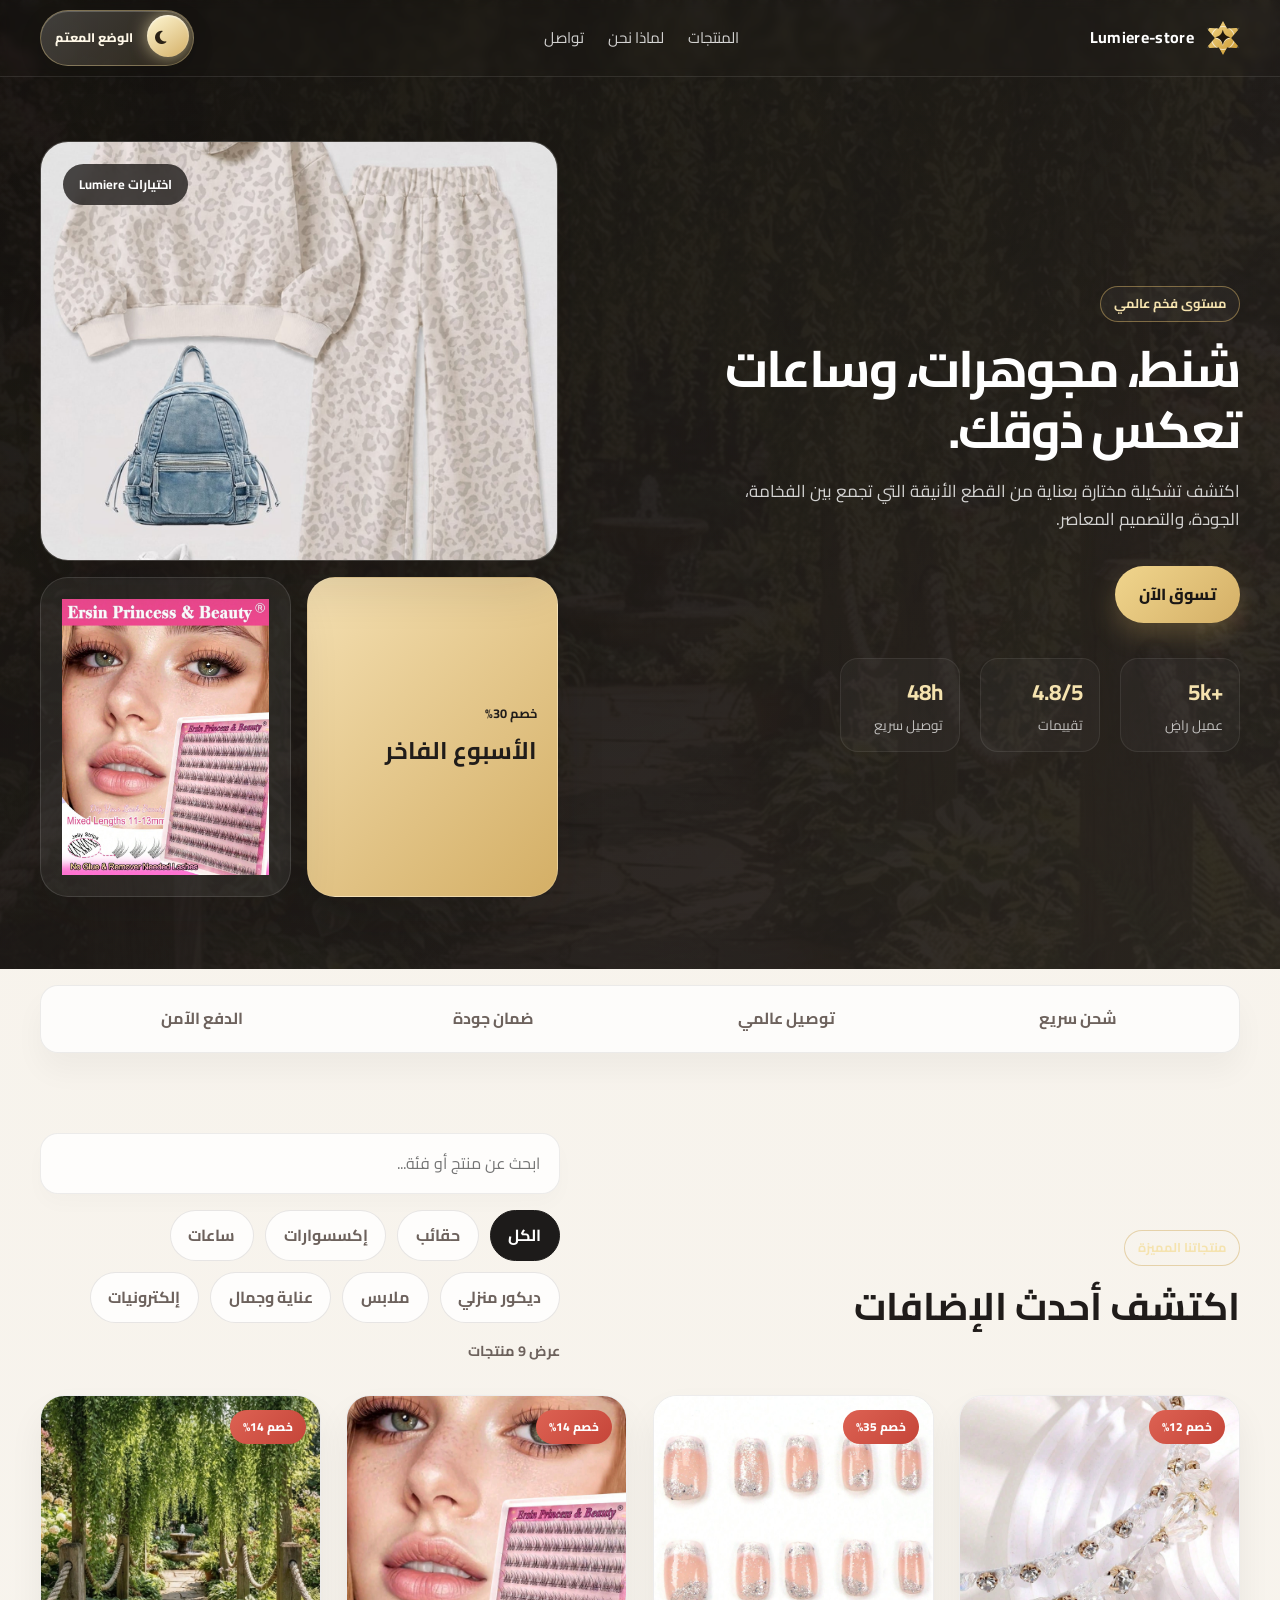
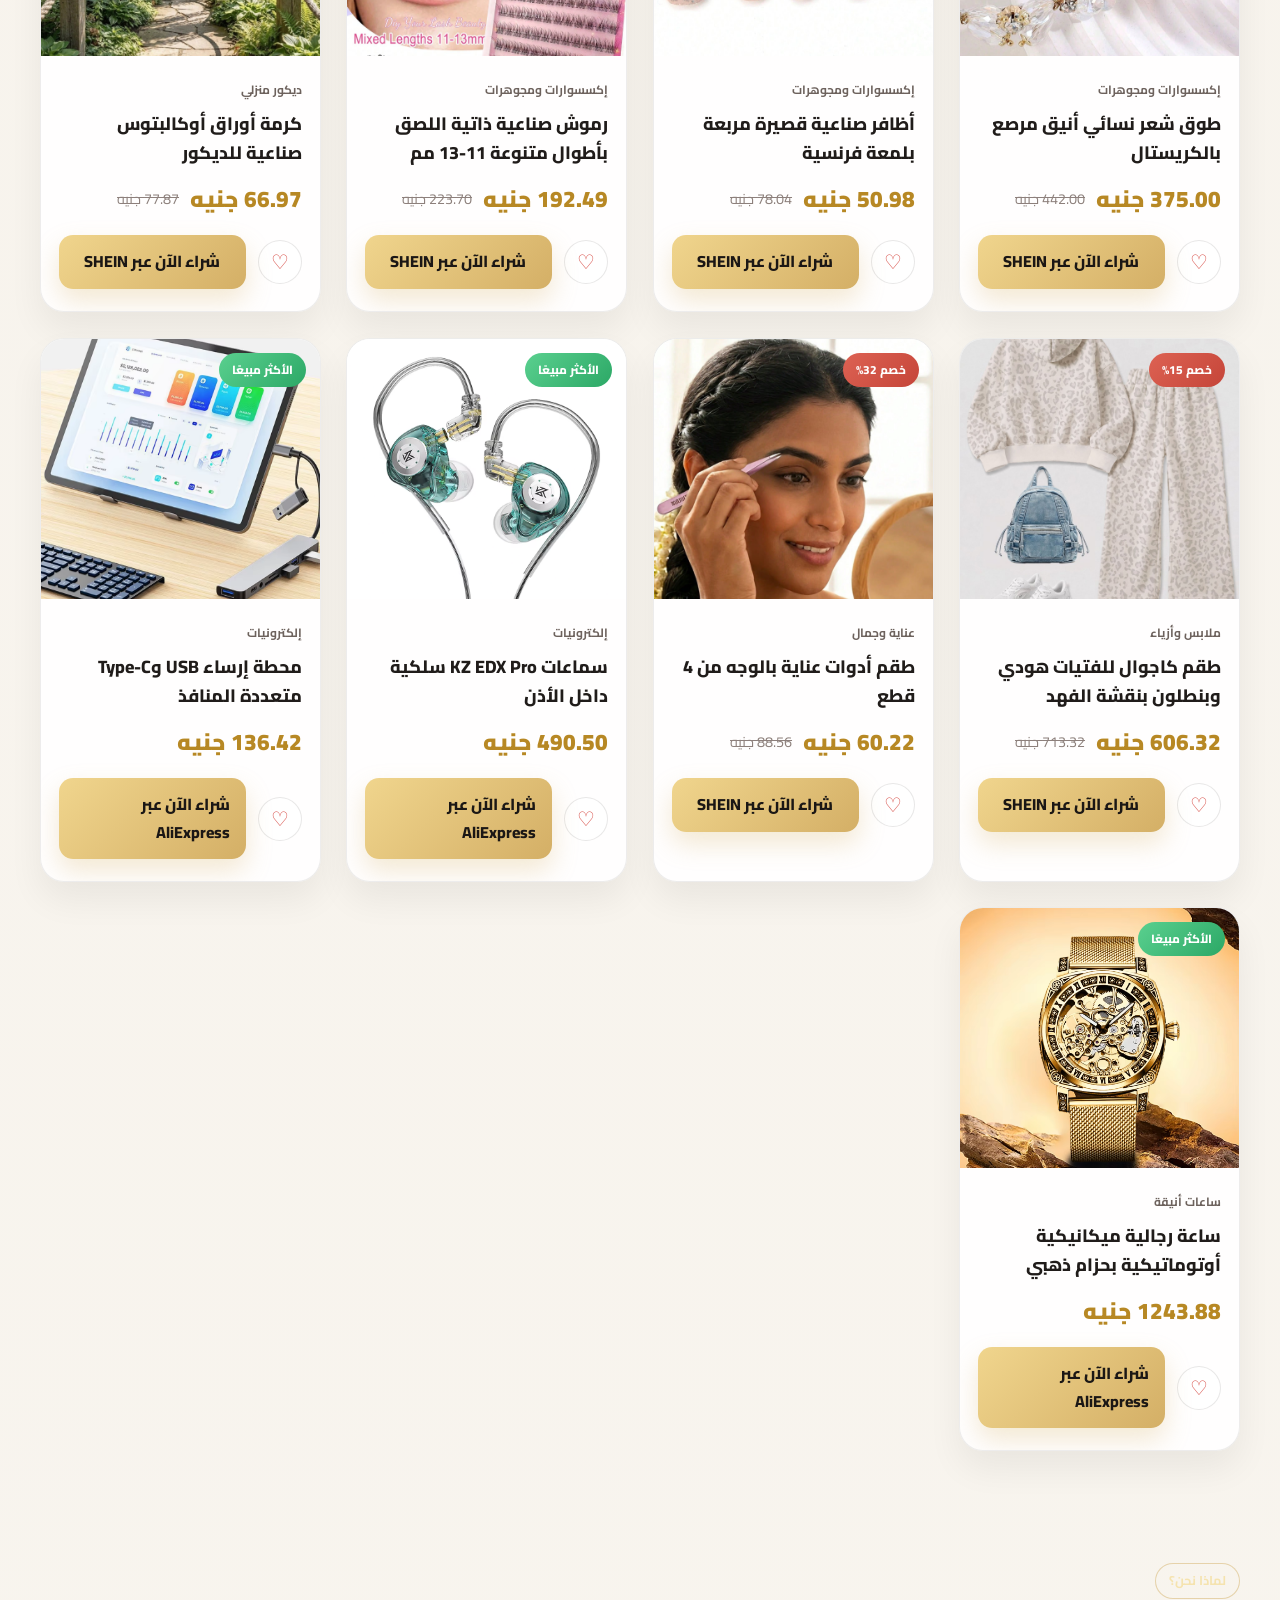
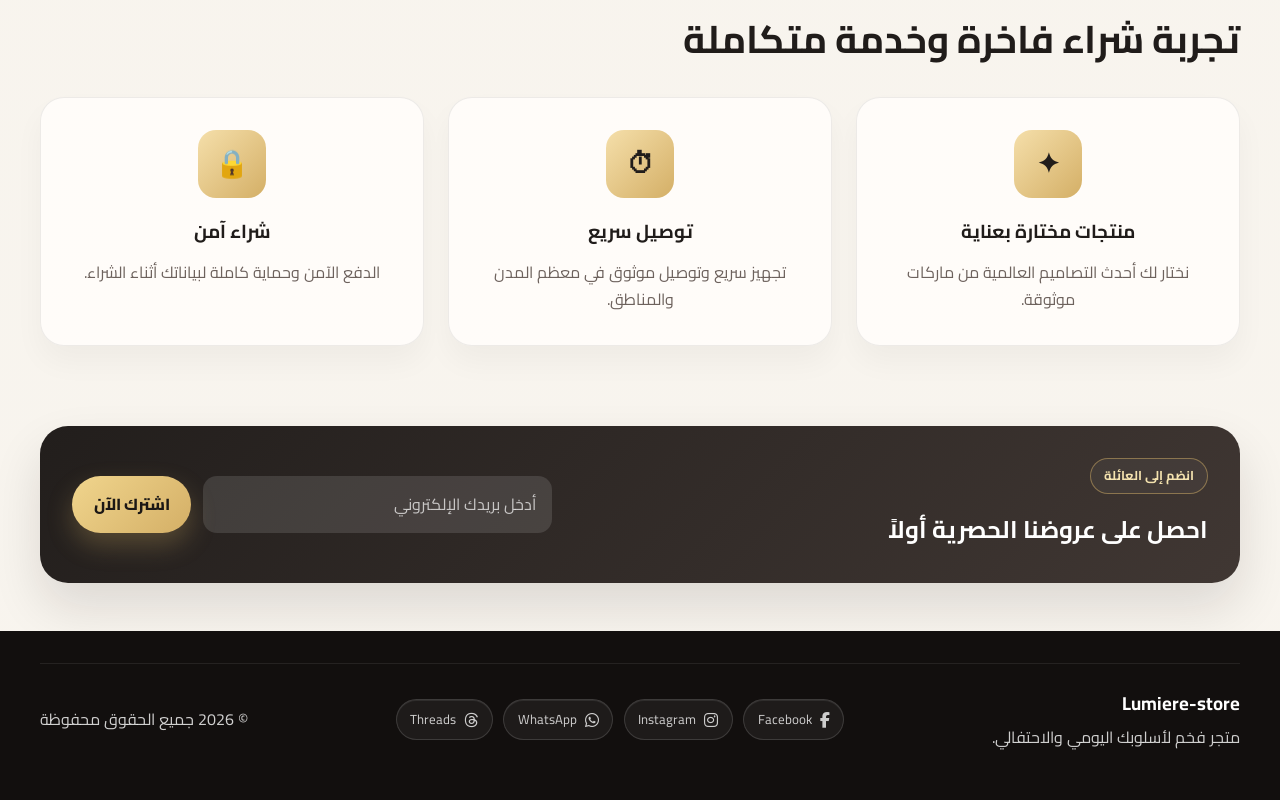
==== commit 9952110d: "Add files via upload" ====
--- a/index.html
+++ b/index.html
@@ -55,11 +55,11 @@
 
           <div class="hero-stats">
             <div>
-              <strong>+10k</strong>
+              <strong>+5k</strong>
               <span>عميل راضٍ</span>
             </div>
             <div>
-              <strong>4.9/5</strong>
+              <strong>4.8/5</strong>
               <span>تقييمات</span>
             </div>
             <div>
@@ -72,7 +72,7 @@
         <div class="hero-visual" aria-label="عرض المنتجات المميزة">
           <div class="hero-card feature-card large-card">
             <img
-              src="all%20products/%D9%85%D9%86%D8%AA%D8%AC%205/http___img.ltwebstatic.com_v4_j_dps_PS2026082117430_13e0f60567b085148d1ce615638efb6b2d4c44b90ff827921d192991382270f4.jpg"
+              src="%D9%85%D9%86%D8%AA%D8%AC%205/http___img.ltwebstatic.com_v4_j_dps_PS2026082117430_13e0f60567b085148d1ce615638efb6b2d4c44b90ff827921d192991382270f4.jpg"
               alt="طقم ملابس رياضي بنقشة الفهد"
             />
             <div class="floating-tag">اختيارات Lumiere</div>
@@ -84,7 +84,7 @@
             </div>
             <div class="hero-card mini-card">
               <img
-                src="all%20products/%D9%85%D9%86%D8%AA%D8%AC%203/http___img.ltwebstatic.com_v4_j_spmp_2025_11_27_1c_1764235200c7718e7fb4518cca1fc827e18005676e.jpg"
+                src="%D9%85%D9%86%D8%AA%D8%AC%203/http___img.ltwebstatic.com_v4_j_spmp_2025_11_27_1c_1764235200c7718e7fb4518cca1fc827e18005676e.jpg"
                 alt="رموش صناعية ذاتية اللصق"
               />
             </div>
--- a/style.css
+++ b/style.css
@@ -67,7 +67,7 @@
 .main-header {
   background:
     linear-gradient(135deg, var(--header-overlay), var(--header-overlay-soft)),
-    url('all%20products/%D9%85%D9%86%D8%AA%D8%AC%204/http___img.ltwebstatic.com_v4_j_spmp_2026_07_22_0c_17847084408d9c16c6aa27248824fee3556f9a4dab.jpg') center/cover no-repeat;
+    url('%D9%85%D9%86%D8%AA%D8%AC%204/http___img.ltwebstatic.com_v4_j_spmp_2026_07_22_0c_17847084408d9c16c6aa27248824fee3556f9a4dab.jpg') center/cover no-repeat;
   color: #fff;
   padding-bottom: 2.5rem;
   position: relative;
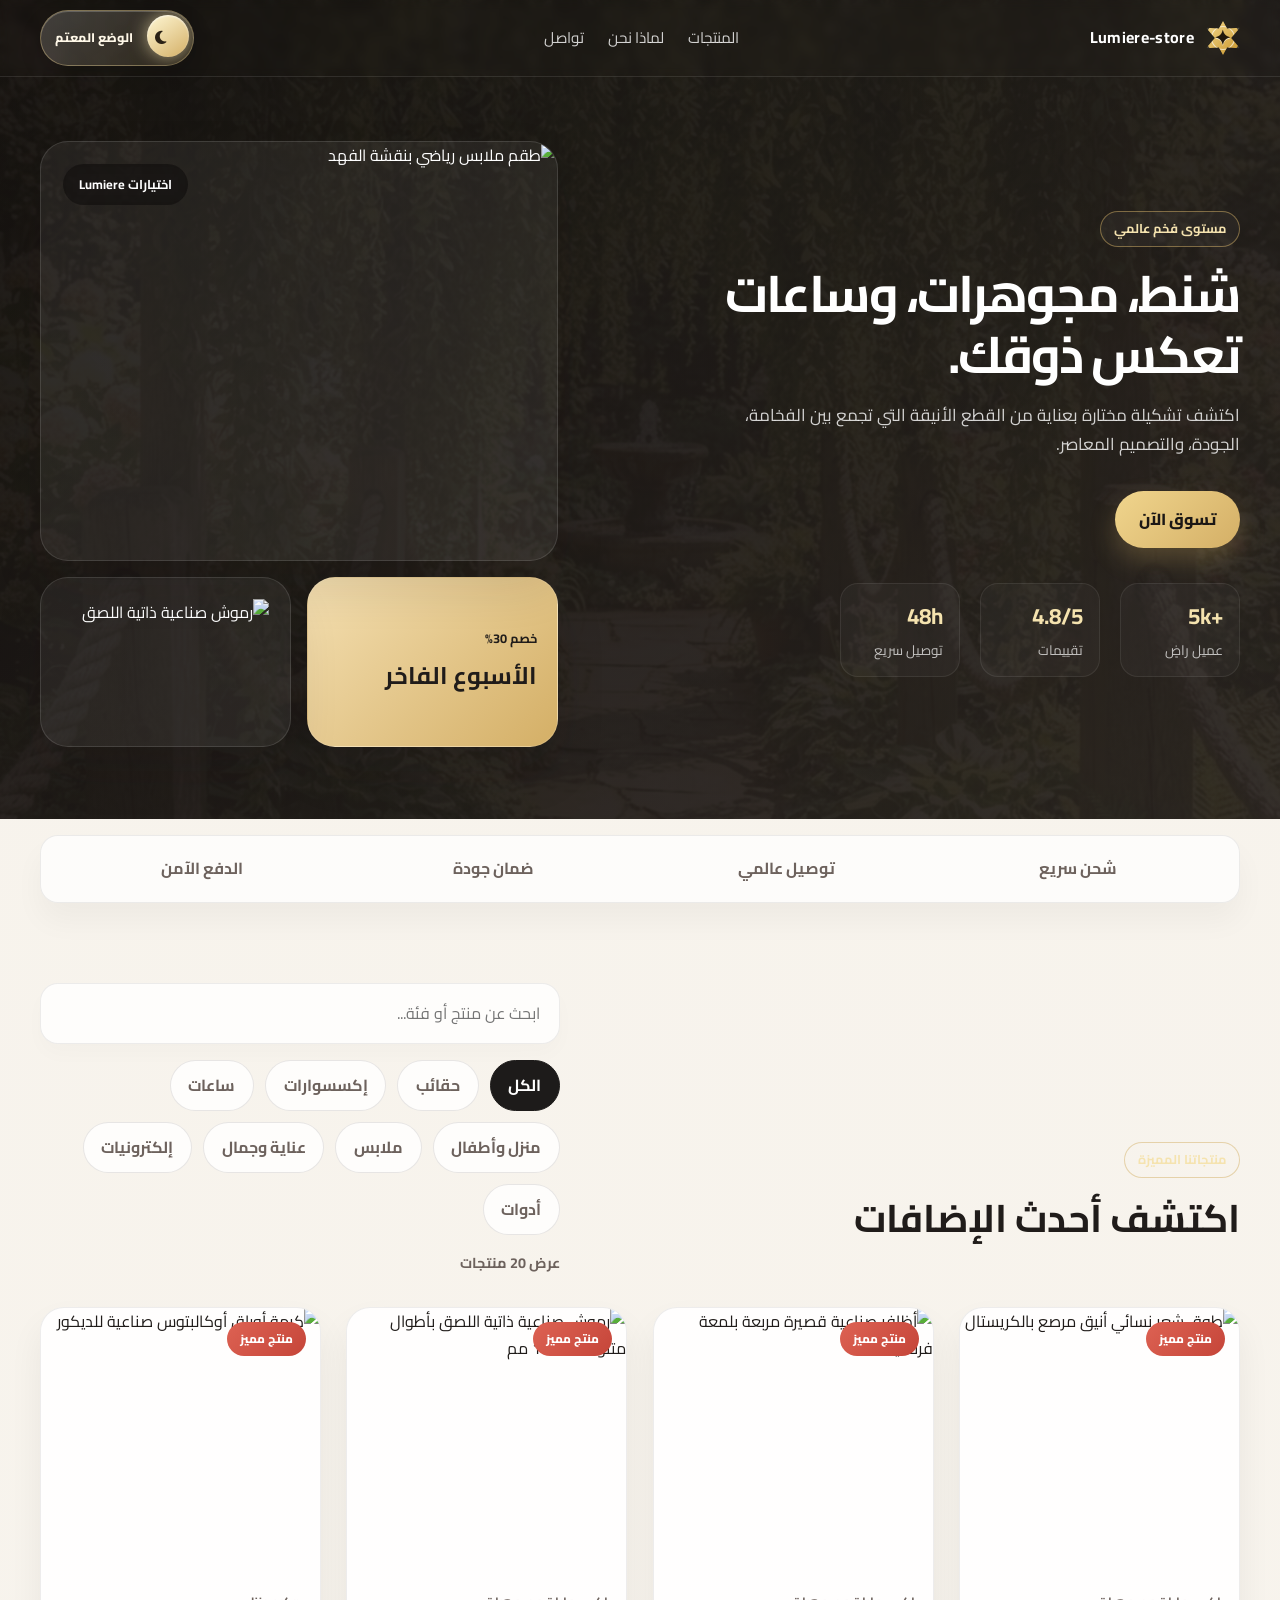
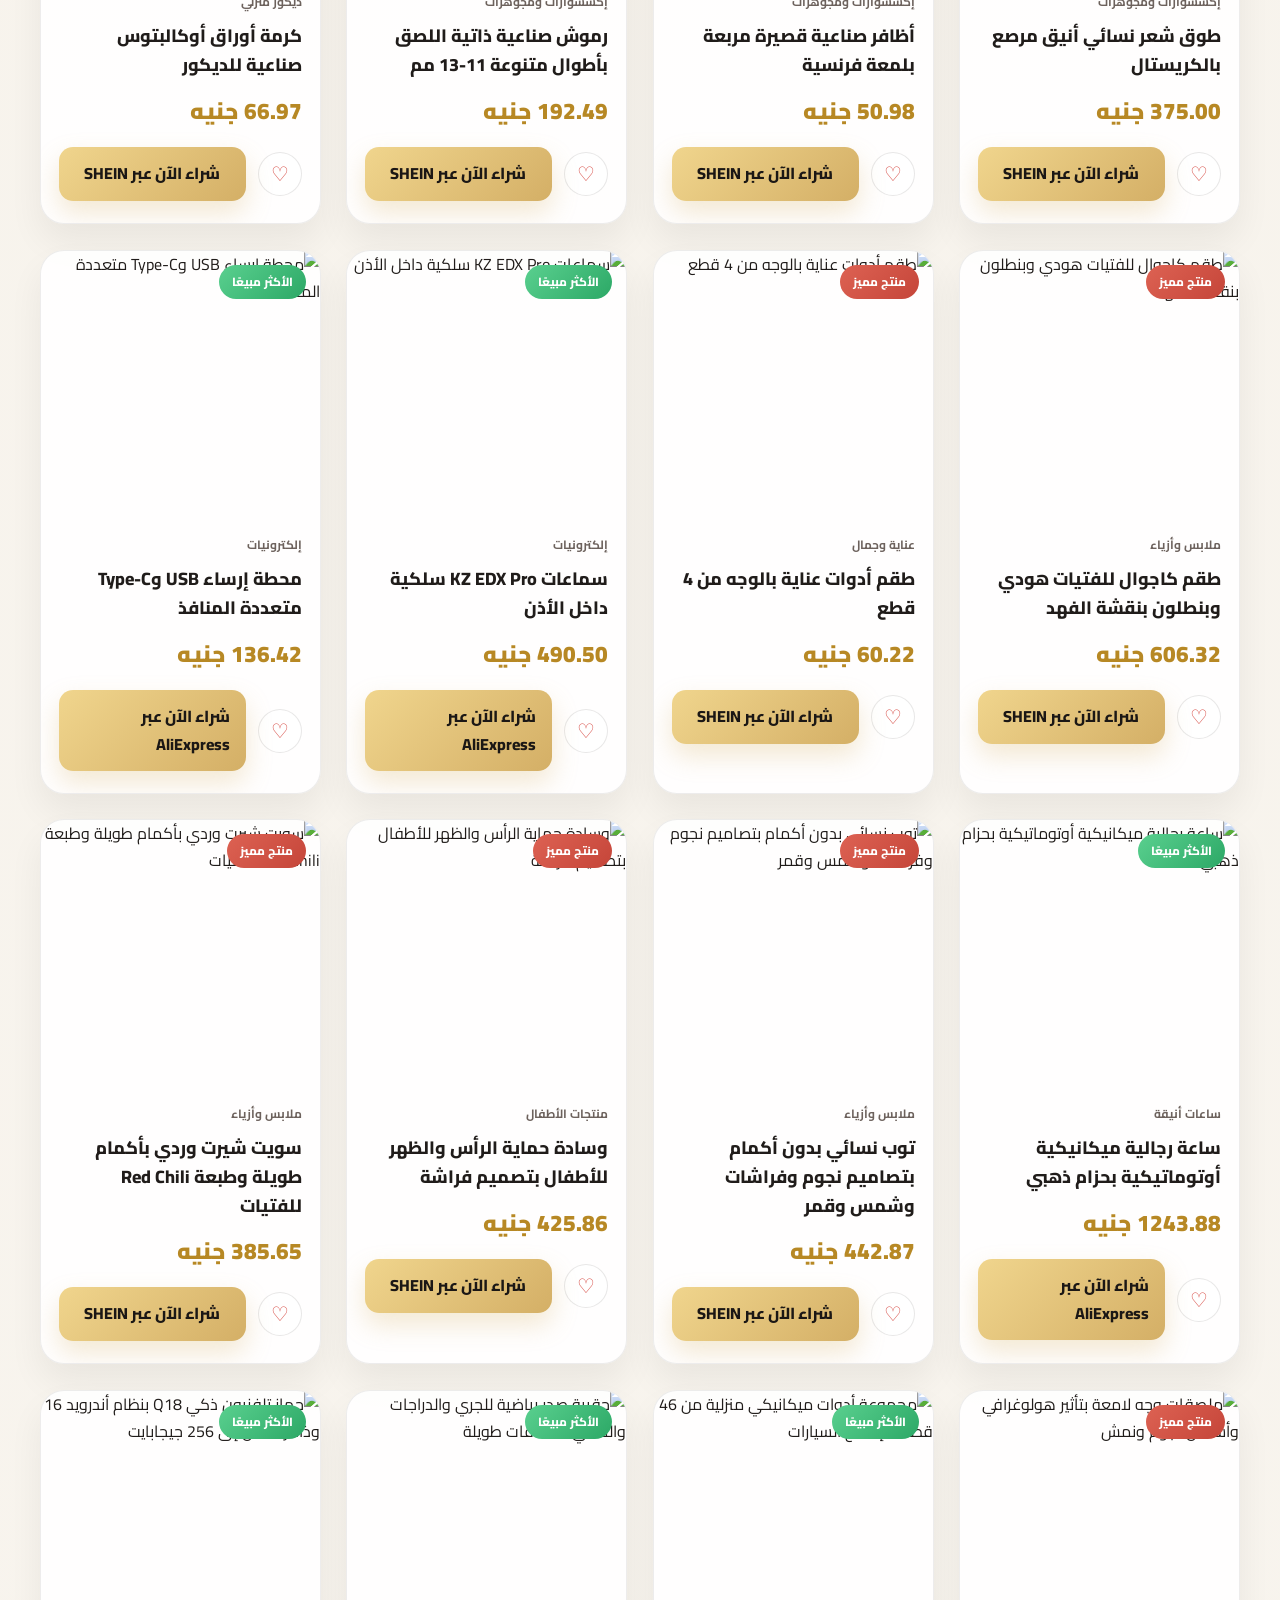
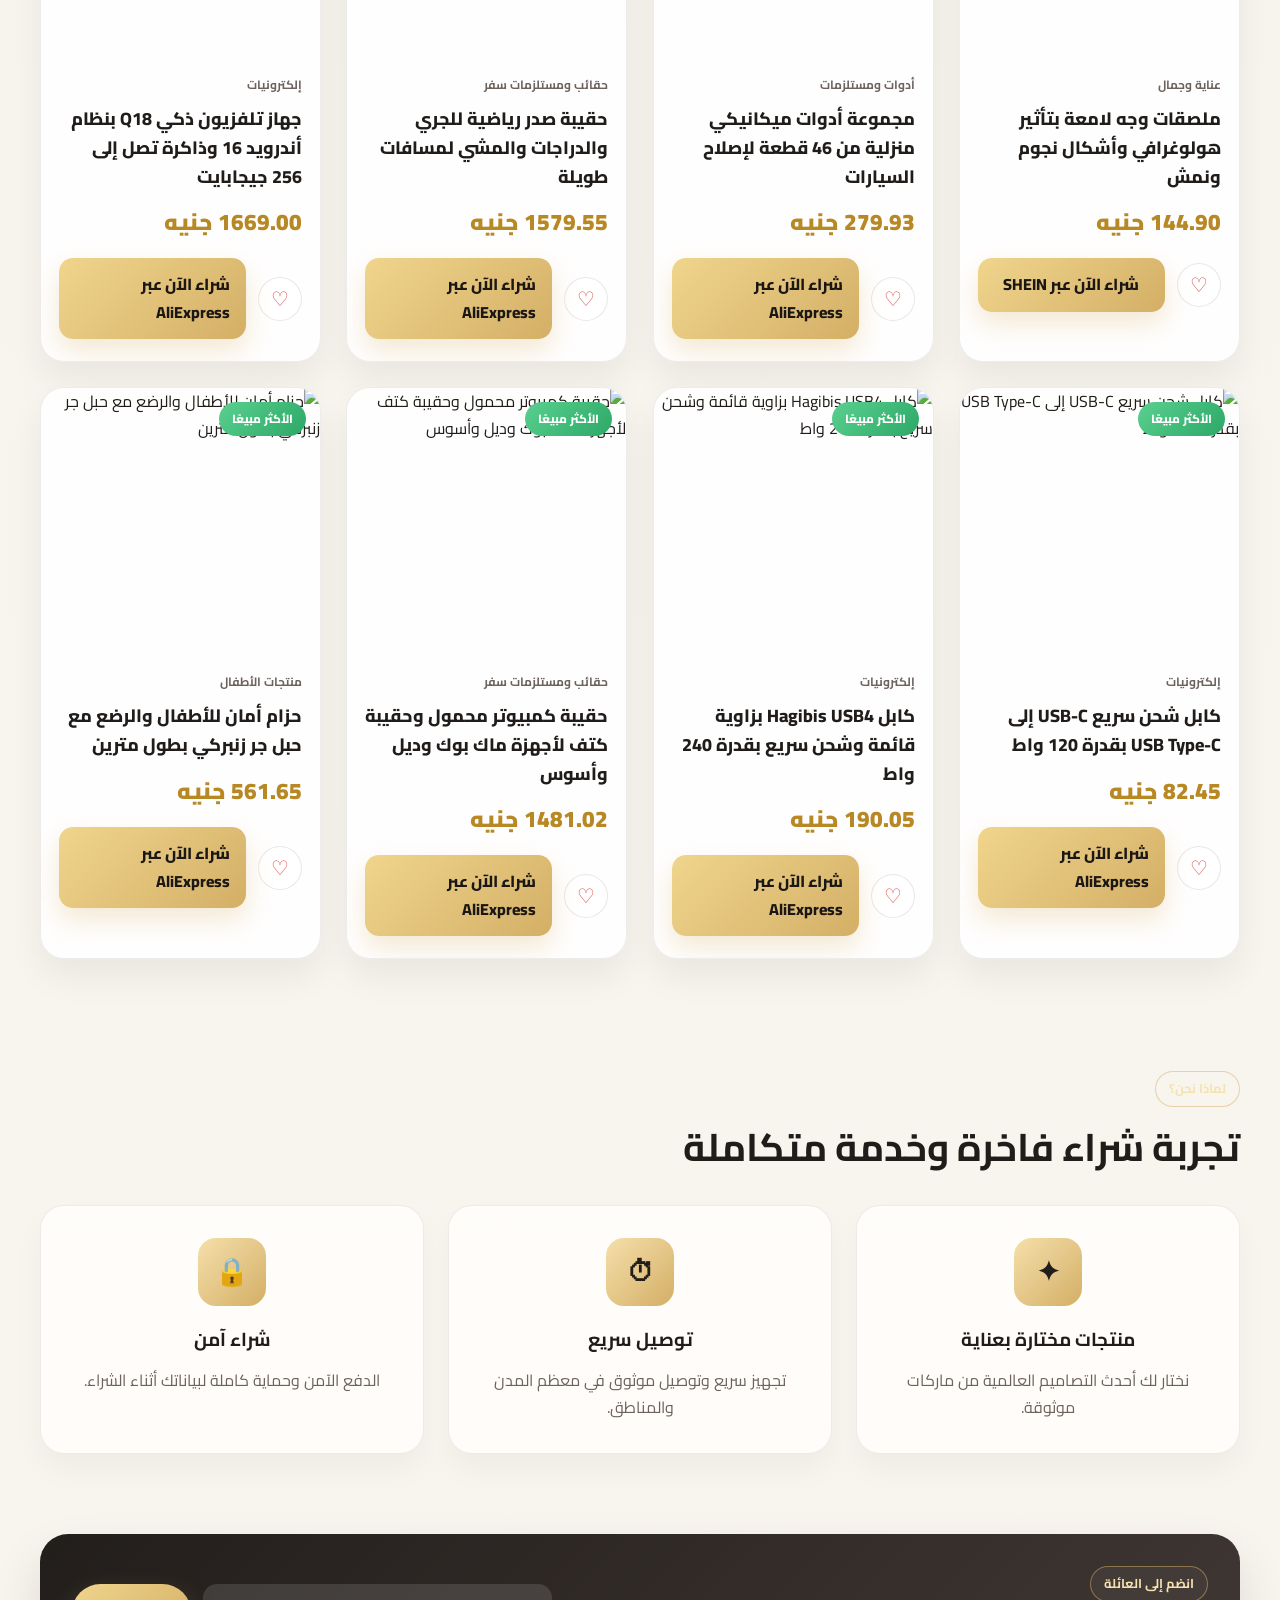
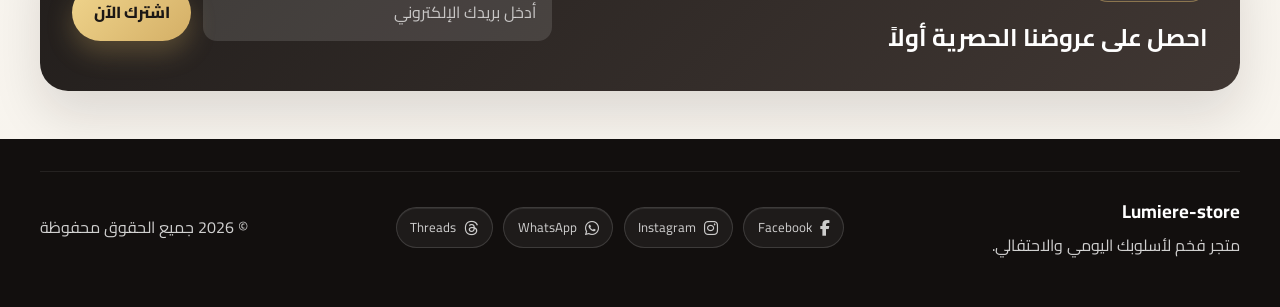
==== commit bcda4829: "Add files via upload" ====
--- a/index.html
+++ b/index.html
@@ -8,6 +8,7 @@
       name="description"
       content="متجر أنيقة ومميز للشنط والإكسسوارات والساعات الفاخرة مع تصفح سهل وبحث سريع."
     />
+    <link rel="icon" type="image/png" href="1.jpeg"/>
     <link rel="stylesheet" href="style.css" />
     <link rel="preconnect" href="https://fonts.googleapis.com" />
     <link rel="preconnect" href="https://fonts.gstatic.com" crossorigin />
@@ -72,7 +73,7 @@
         <div class="hero-visual" aria-label="عرض المنتجات المميزة">
           <div class="hero-card feature-card large-card">
             <img
-              src="%D9%85%D9%86%D8%AA%D8%AC%205/http___img.ltwebstatic.com_v4_j_dps_PS2026082117430_13e0f60567b085148d1ce615638efb6b2d4c44b90ff827921d192991382270f4.jpg"
+              src="all%20products/%D9%85%D9%86%D8%AA%D8%AC%205/http___img.ltwebstatic.com_v4_j_dps_PS2026082117430_13e0f60567b085148d1ce615638efb6b2d4c44b90ff827921d192991382270f4.jpg"
               alt="طقم ملابس رياضي بنقشة الفهد"
             />
             <div class="floating-tag">اختيارات Lumiere</div>
@@ -84,7 +85,7 @@
             </div>
             <div class="hero-card mini-card">
               <img
-                src="%D9%85%D9%86%D8%AA%D8%AC%203/http___img.ltwebstatic.com_v4_j_spmp_2025_11_27_1c_1764235200c7718e7fb4518cca1fc827e18005676e.jpg"
+                src="all%20products/%D9%85%D9%86%D8%AA%D8%AC%203/http___img.ltwebstatic.com_v4_j_spmp_2025_11_27_1c_1764235200c7718e7fb4518cca1fc827e18005676e.jpg"
                 alt="رموش صناعية ذاتية اللصق"
               />
             </div>
@@ -127,10 +128,11 @@
               <button class="filter-btn" data-category="bags">حقائب</button>
               <button class="filter-btn" data-category="jewelry">إكسسوارات</button>
               <button class="filter-btn" data-category="watches">ساعات</button>
-              <button class="filter-btn" data-category="home">ديكور منزلي</button>
+              <button class="filter-btn" data-category="home">منزل وأطفال</button>
               <button class="filter-btn" data-category="clothing">ملابس</button>
               <button class="filter-btn" data-category="beauty">عناية وجمال</button>
               <button class="filter-btn" data-category="electronics">إلكترونيات</button>
+              <button class="filter-btn" data-category="tools">أدوات</button>
             </div>
             <p id="resultCount" class="result-count">عرض 6 منتجات</p>
           </div>
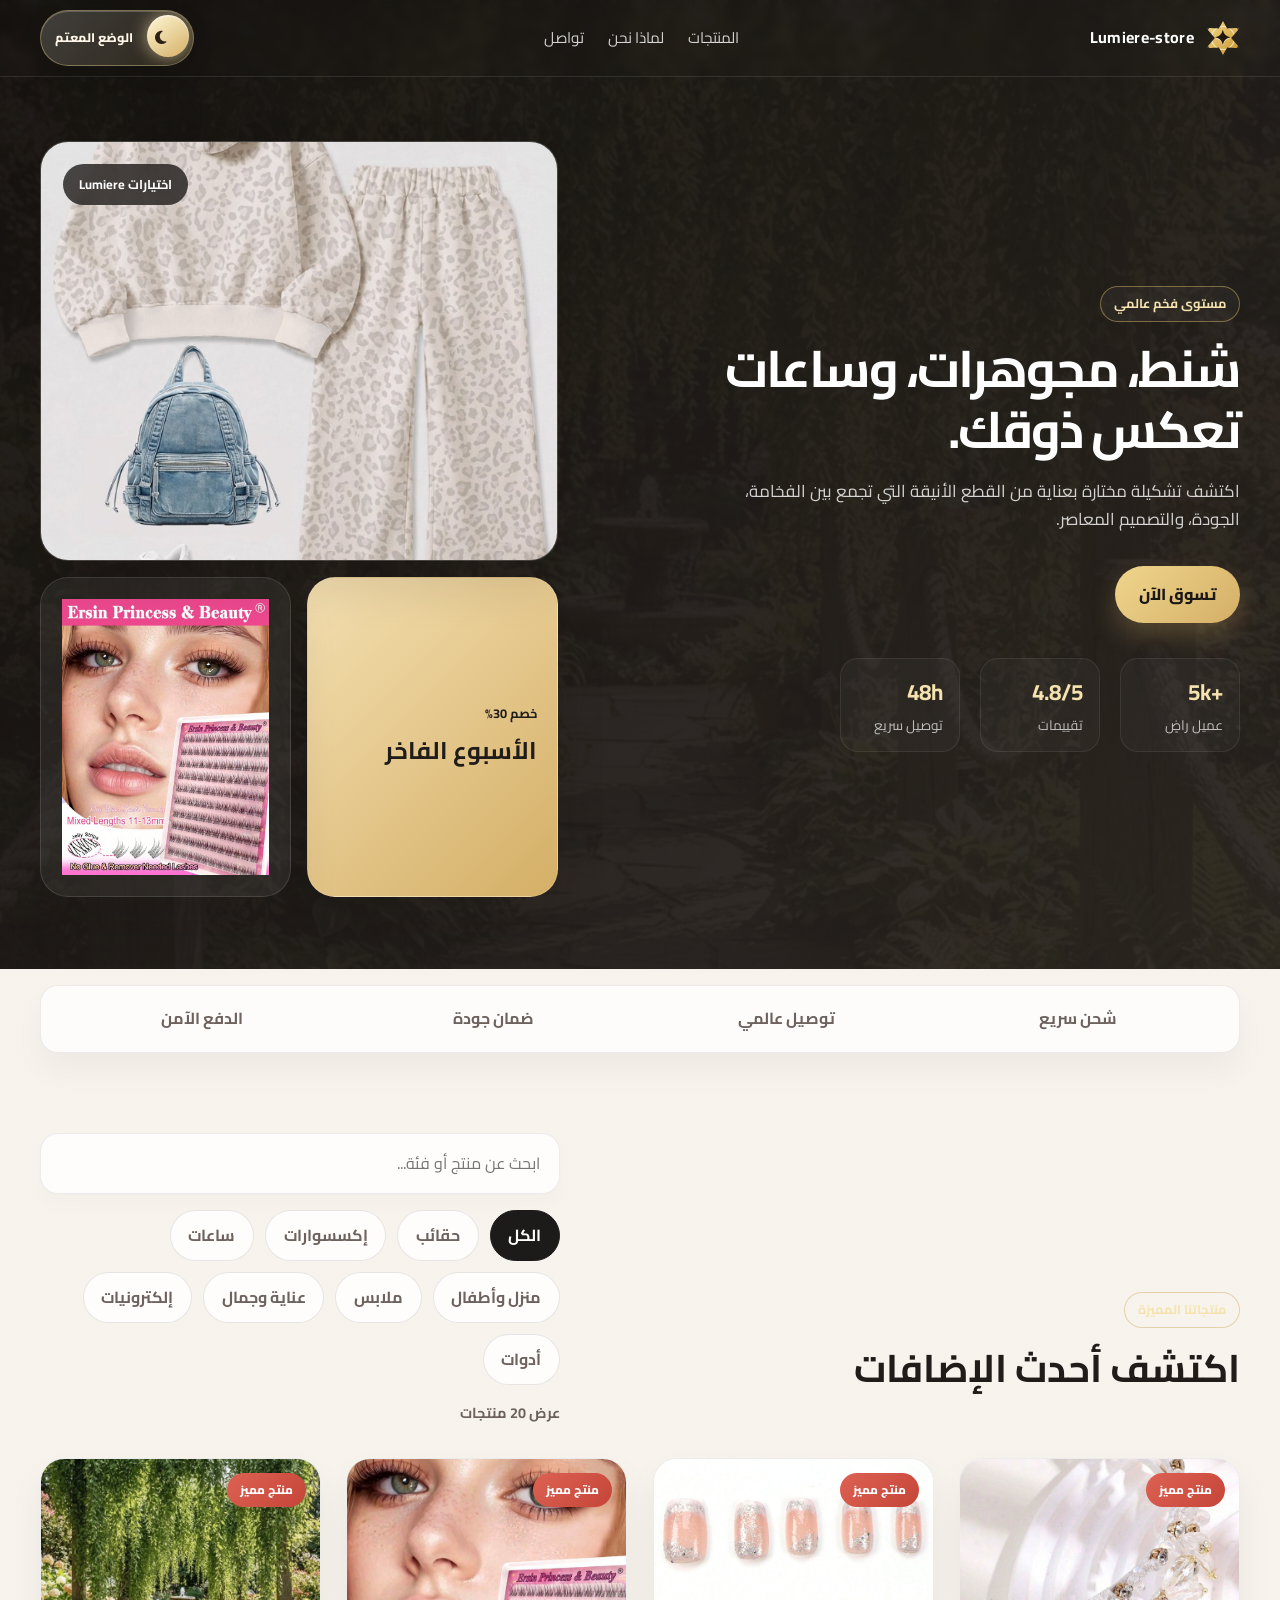
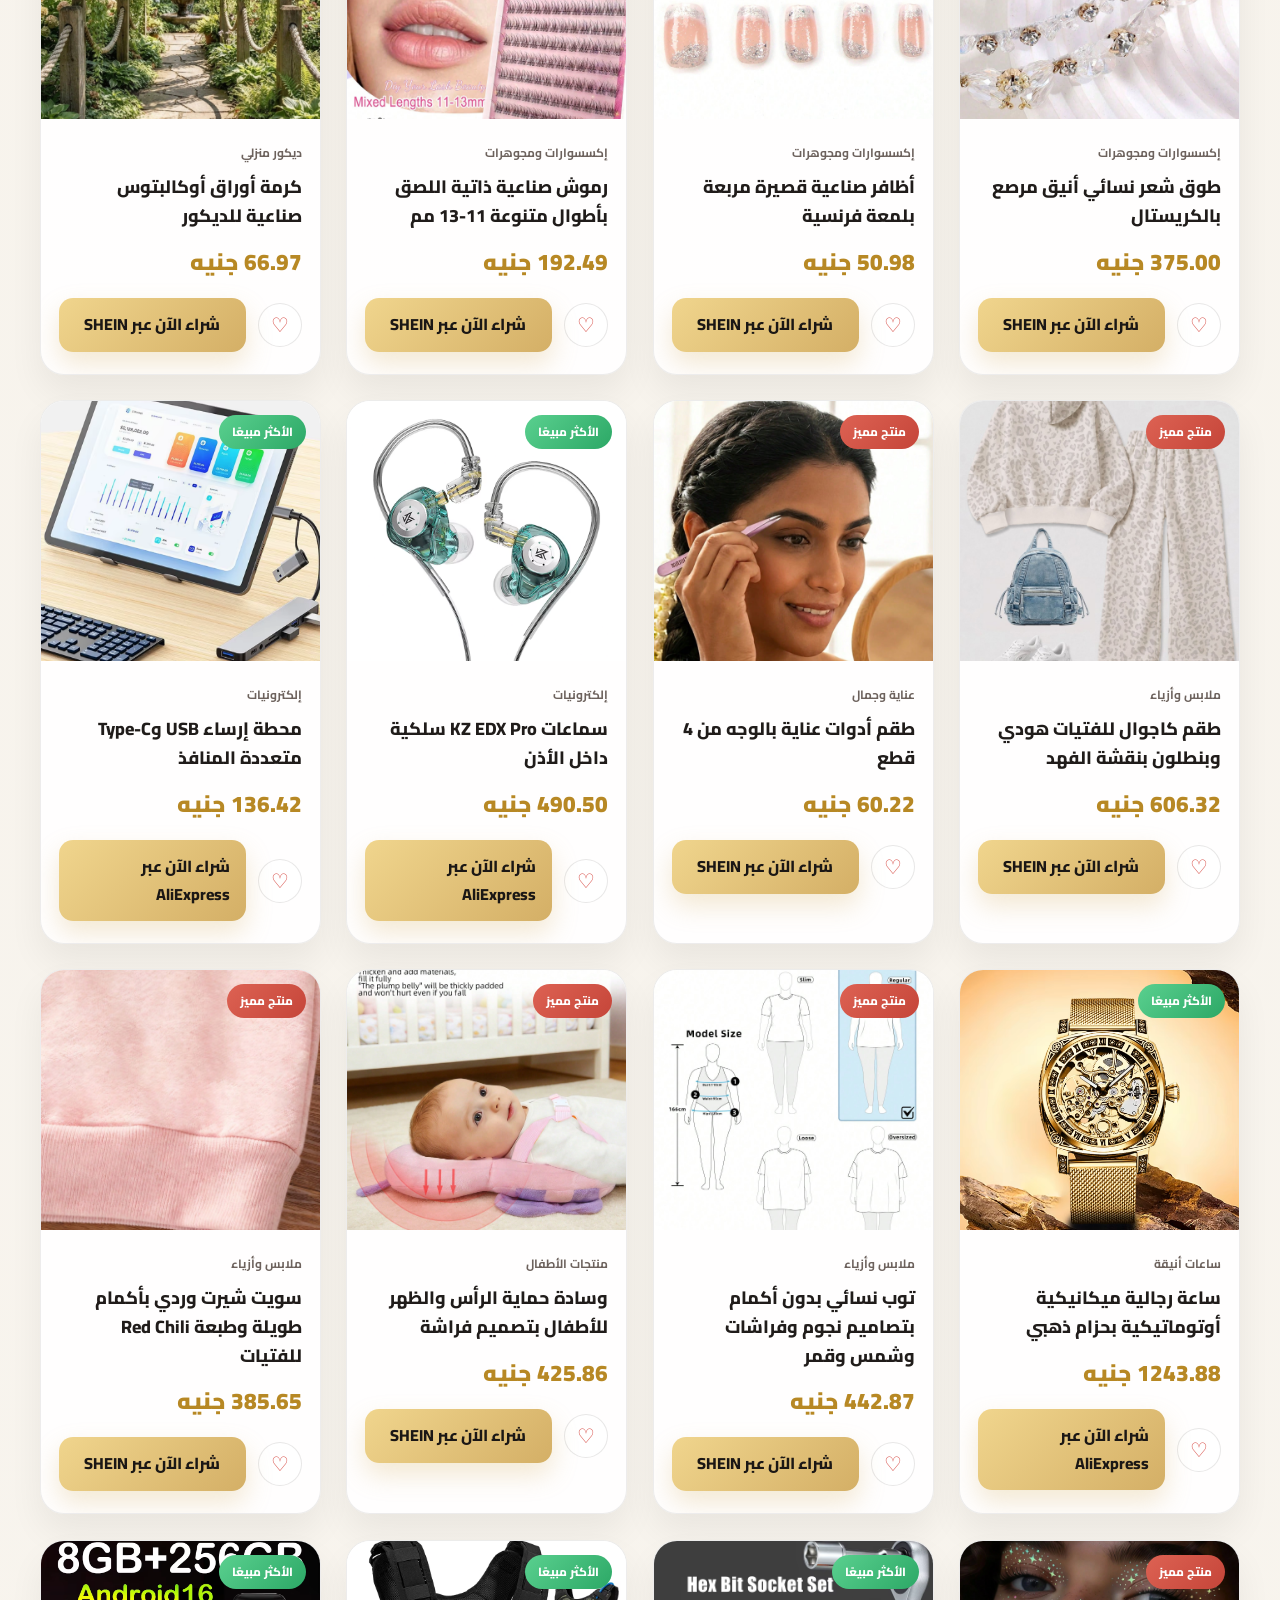
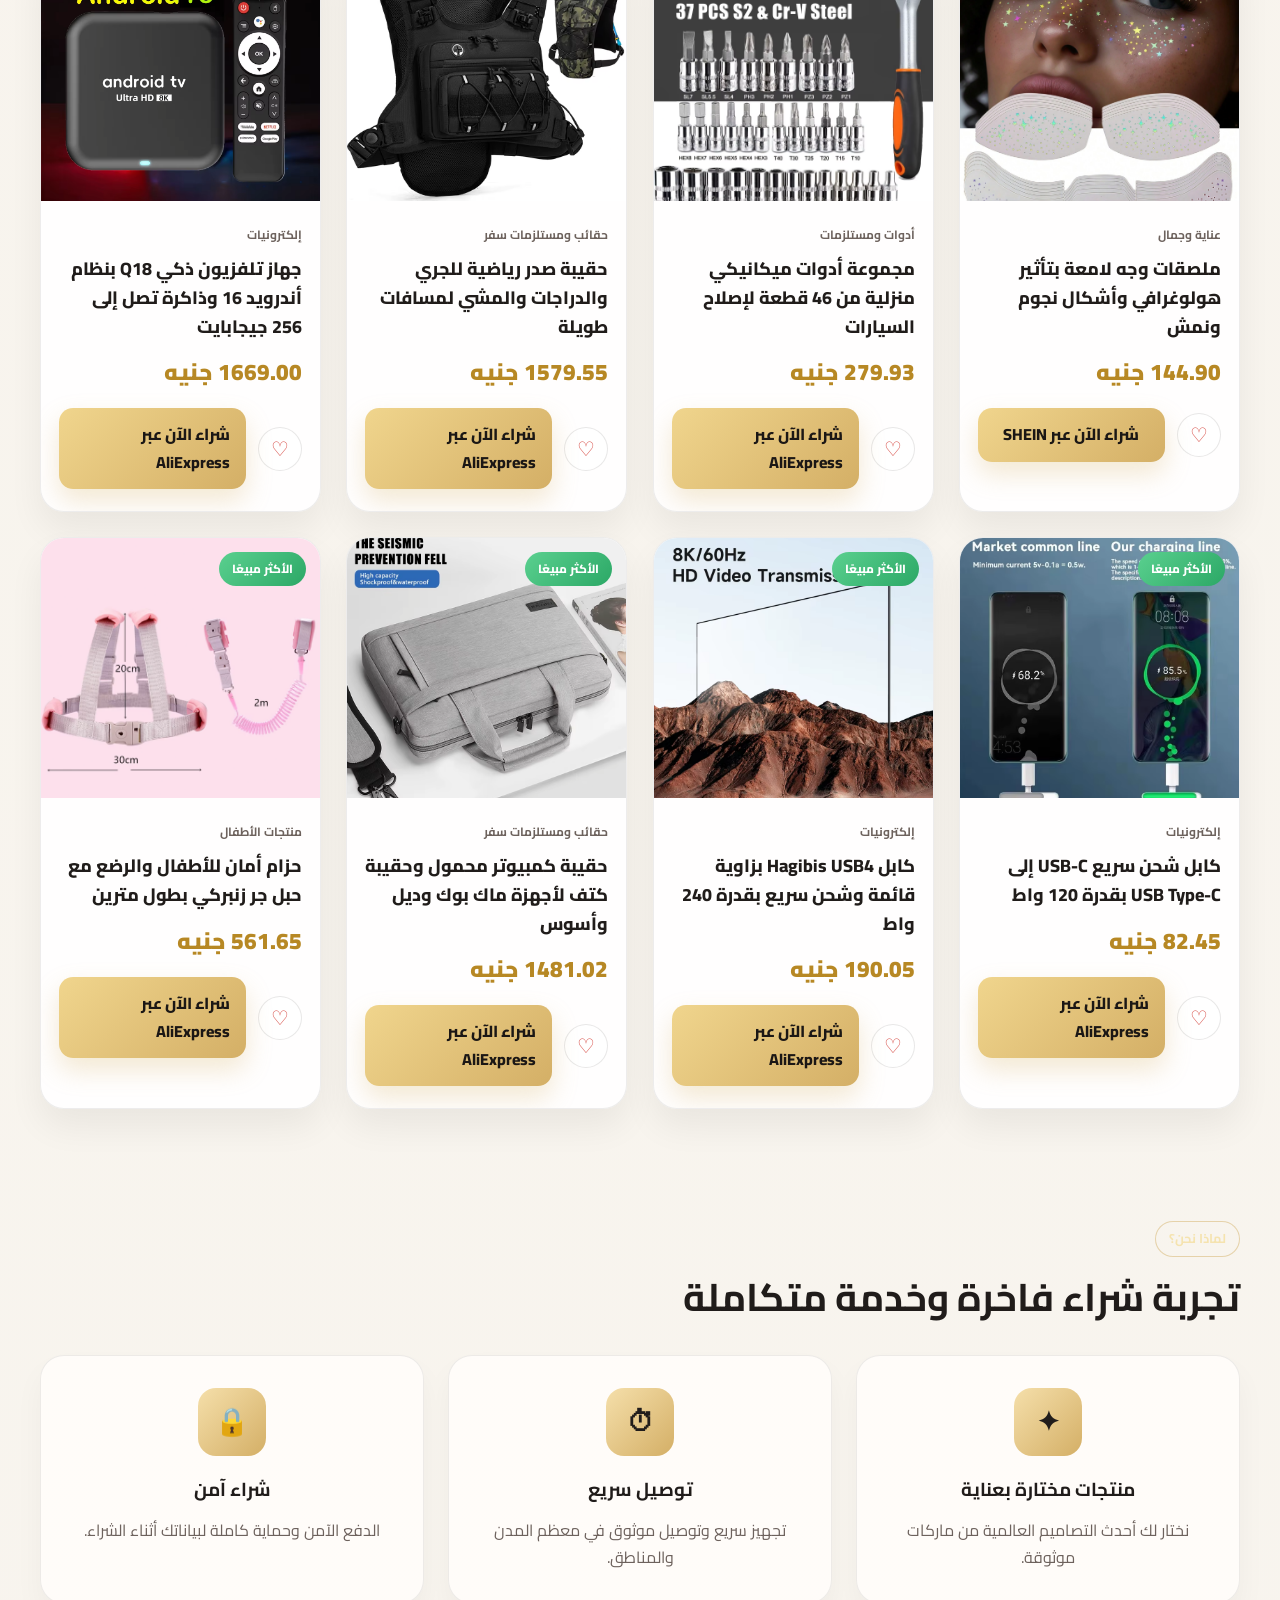
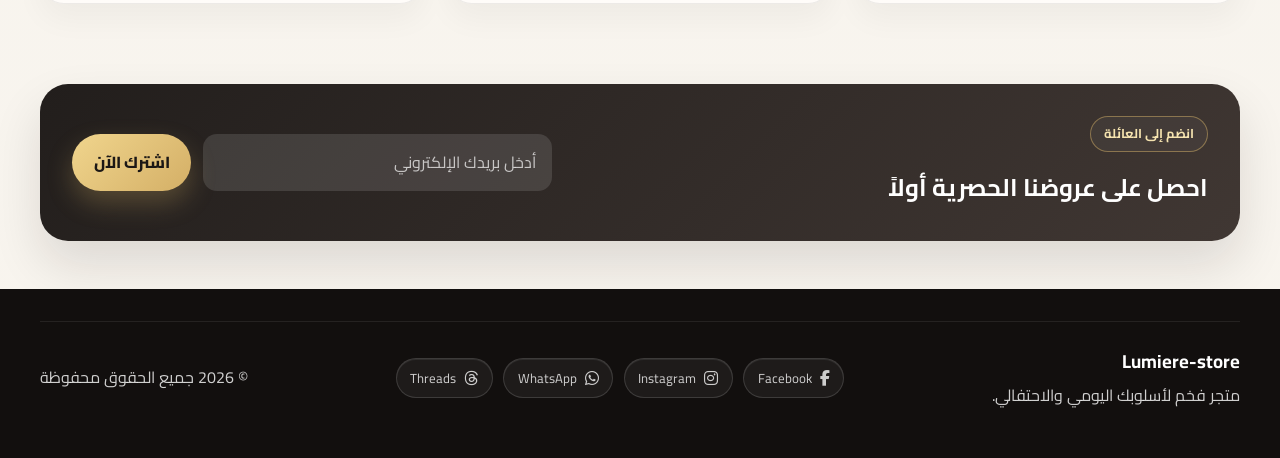
==== commit 3b6b5737: "Add files via upload" ====
--- a/index.html
+++ b/index.html
@@ -73,7 +73,7 @@
         <div class="hero-visual" aria-label="عرض المنتجات المميزة">
           <div class="hero-card feature-card large-card">
             <img
-              src="all%20products/%D9%85%D9%86%D8%AA%D8%AC%205/http___img.ltwebstatic.com_v4_j_dps_PS2026082117430_13e0f60567b085148d1ce615638efb6b2d4c44b90ff827921d192991382270f4.jpg"
+              src="%D9%85%D9%86%D8%AA%D8%AC%205/http___img.ltwebstatic.com_v4_j_dps_PS2026082117430_13e0f60567b085148d1ce615638efb6b2d4c44b90ff827921d192991382270f4.jpg"
               alt="طقم ملابس رياضي بنقشة الفهد"
             />
             <div class="floating-tag">اختيارات Lumiere</div>
@@ -85,7 +85,7 @@
             </div>
             <div class="hero-card mini-card">
               <img
-                src="all%20products/%D9%85%D9%86%D8%AA%D8%AC%203/http___img.ltwebstatic.com_v4_j_spmp_2025_11_27_1c_1764235200c7718e7fb4518cca1fc827e18005676e.jpg"
+                src="%D9%85%D9%86%D8%AA%D8%AC%203/http___img.ltwebstatic.com_v4_j_spmp_2025_11_27_1c_1764235200c7718e7fb4518cca1fc827e18005676e.jpg"
                 alt="رموش صناعية ذاتية اللصق"
               />
             </div>
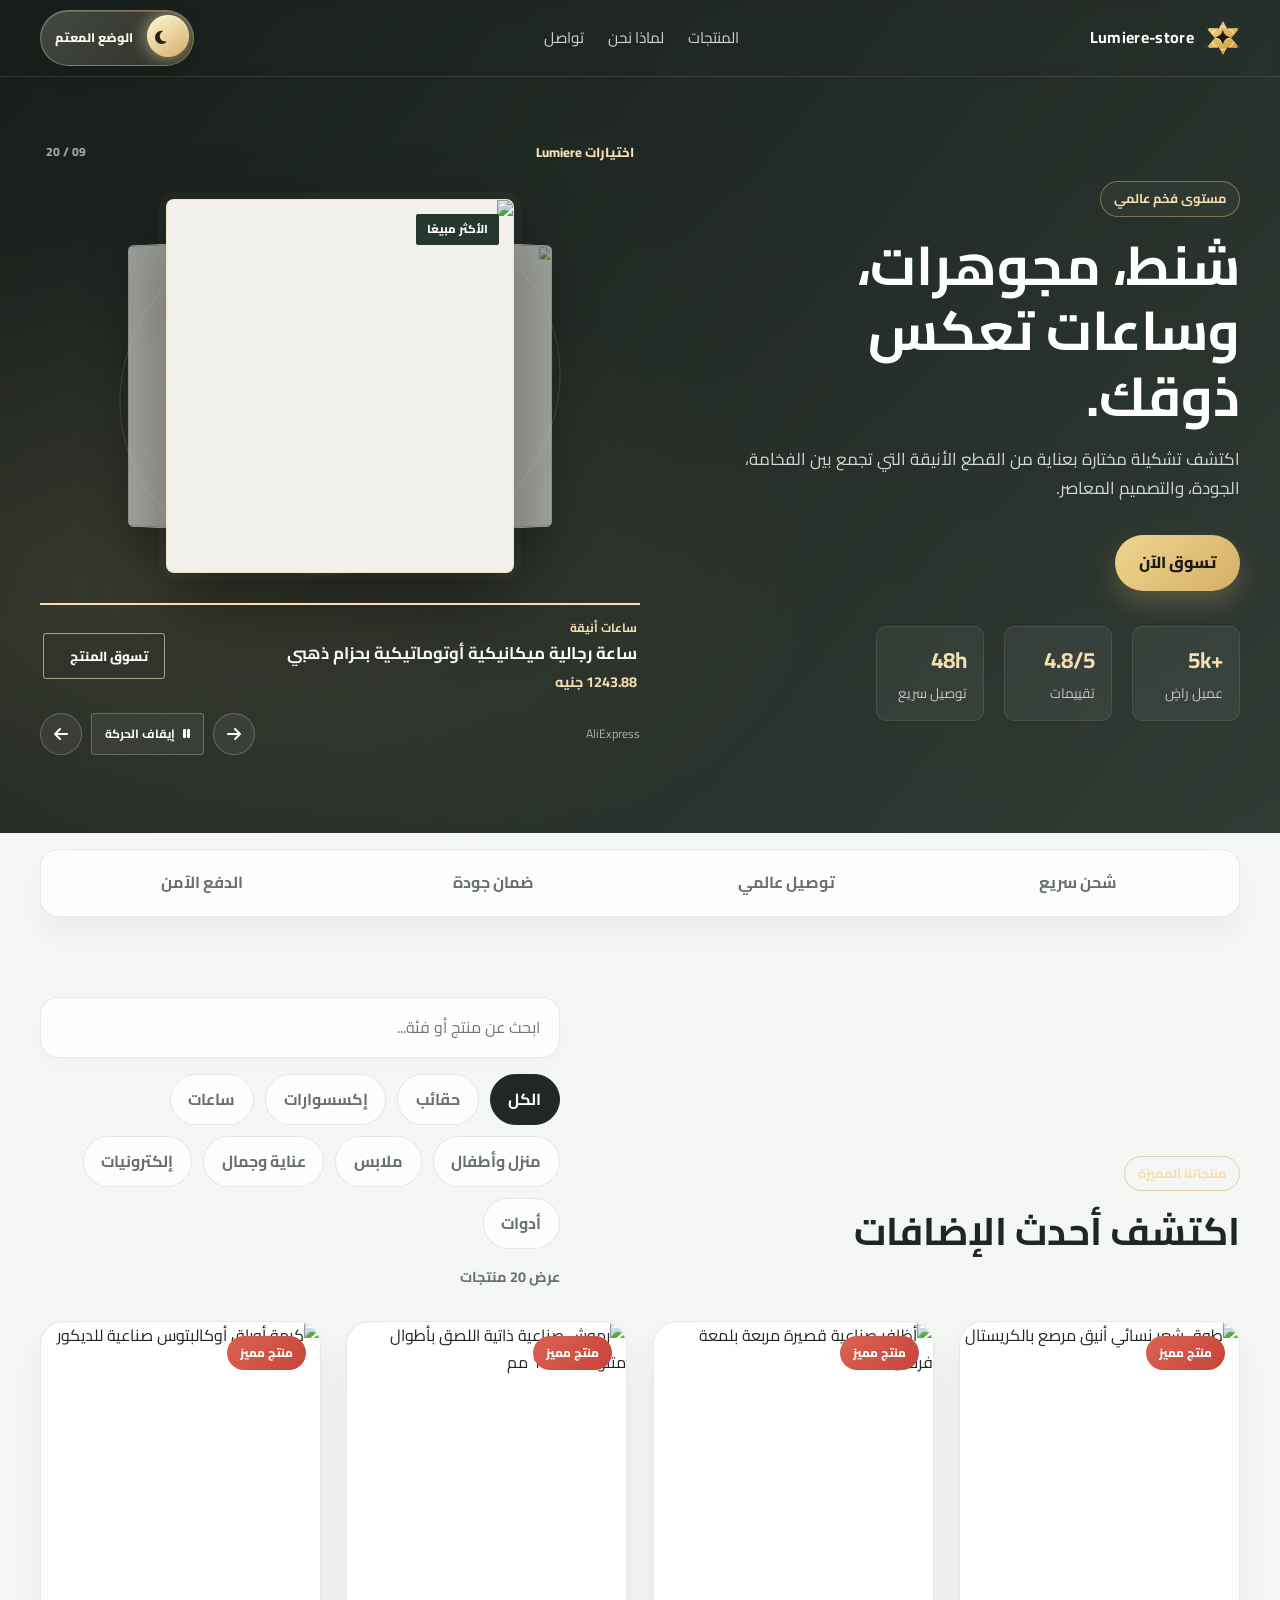
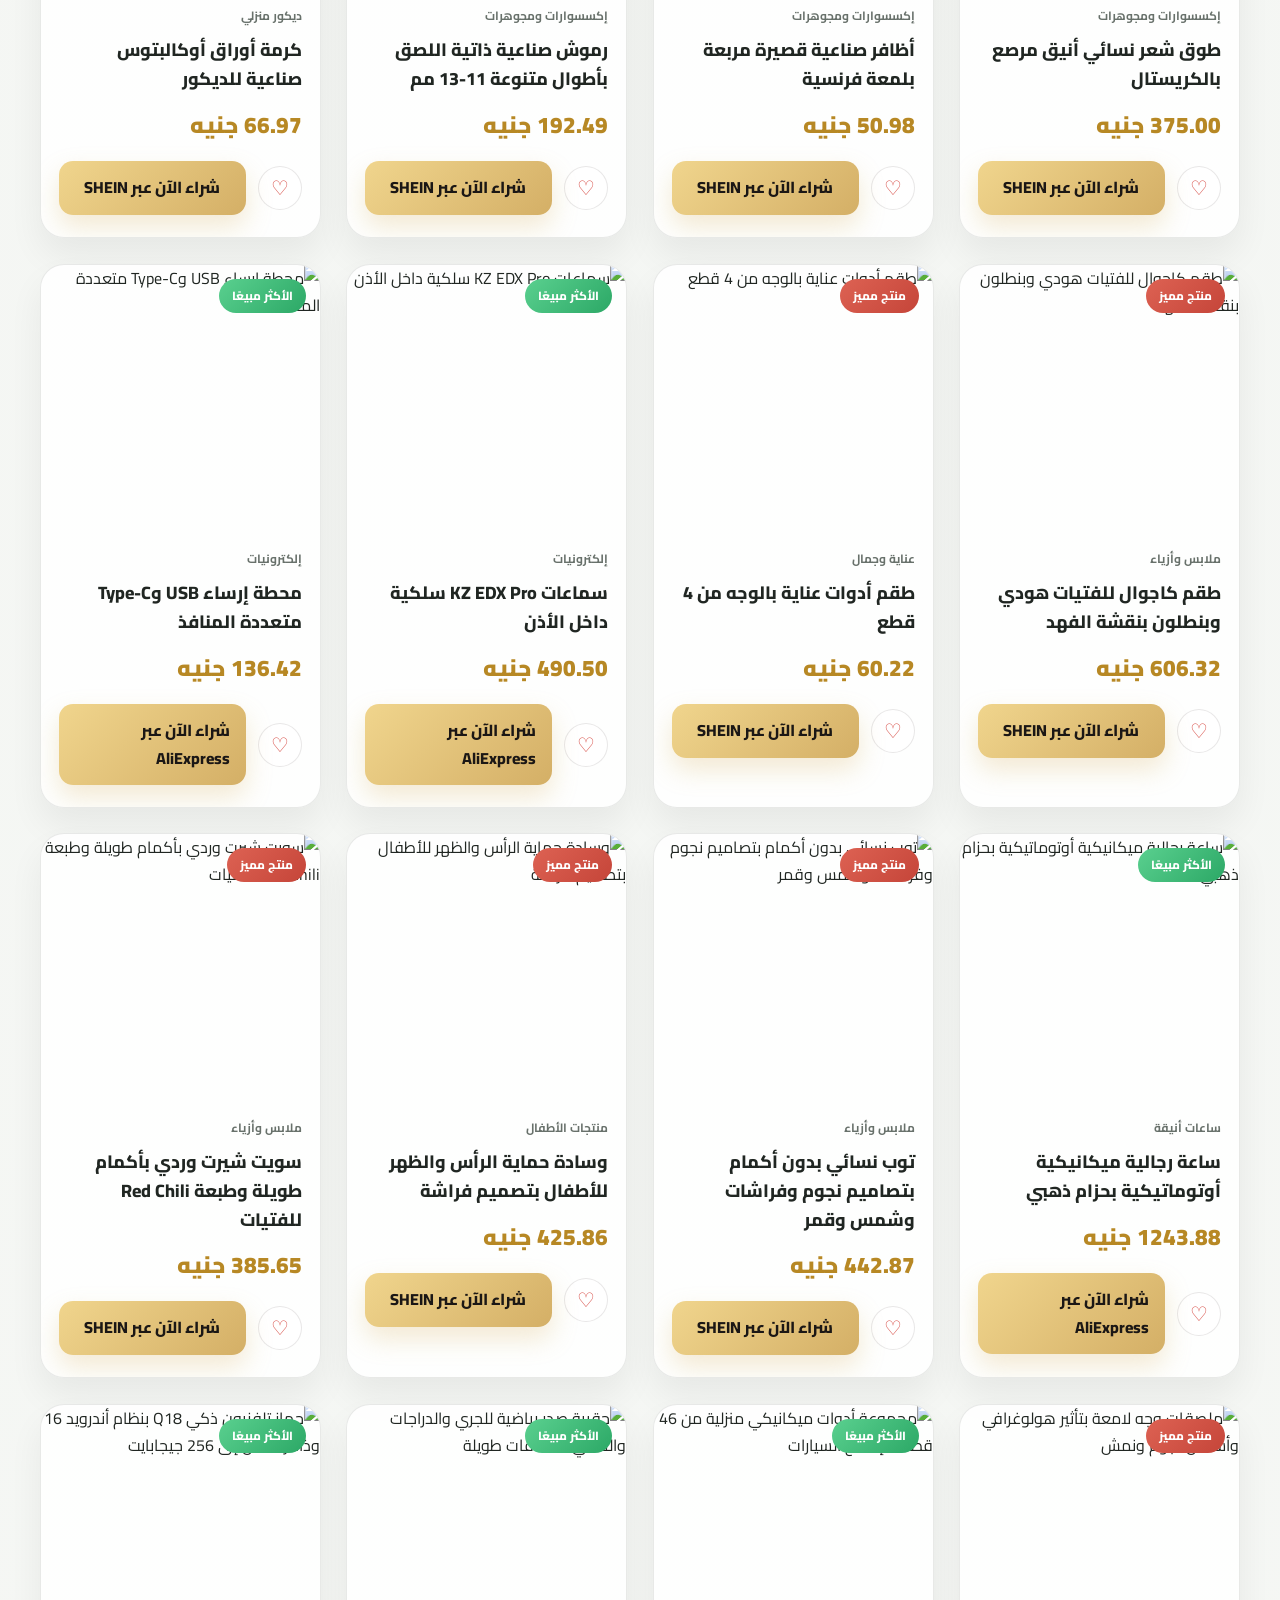
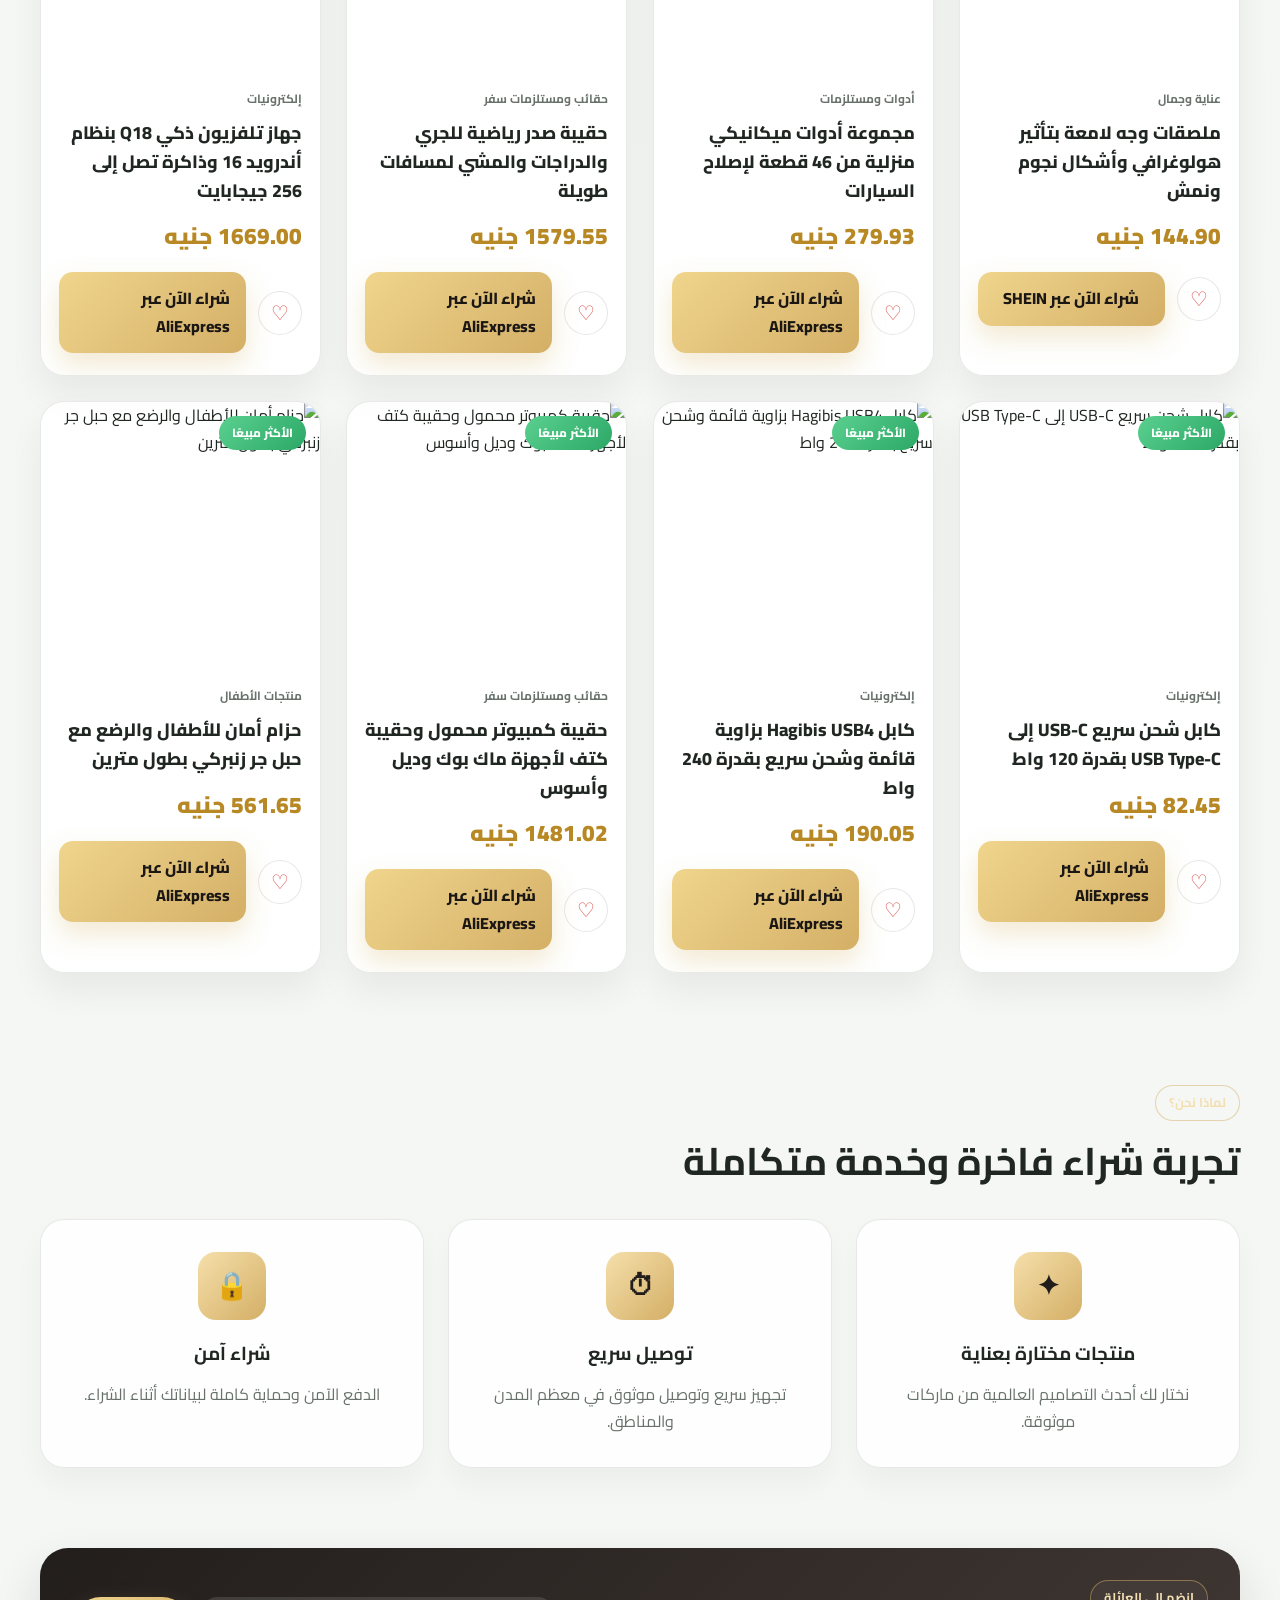
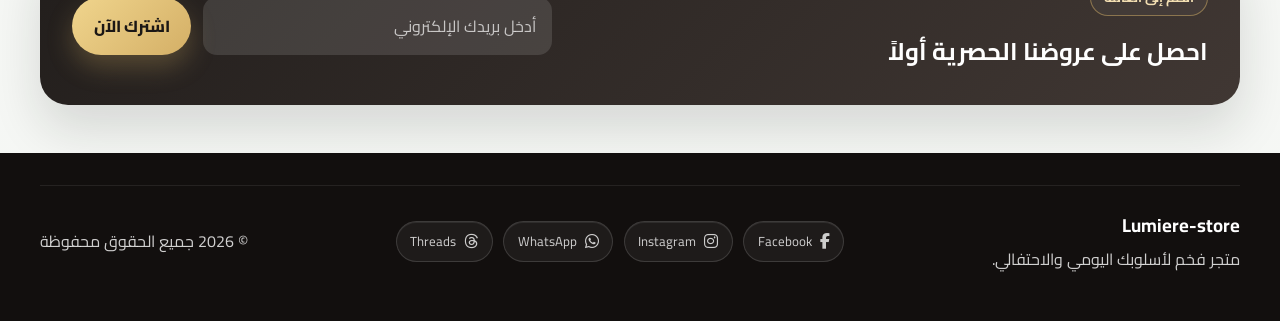
==== commit b3325df7: "Add files via upload" ====
--- a/index.html
+++ b/index.html
@@ -70,24 +70,53 @@
           </div>
         </div>
 
-        <div class="hero-visual" aria-label="عرض المنتجات المميزة">
-          <div class="hero-card feature-card large-card">
-            <img
-              src="%D9%85%D9%86%D8%AA%D8%AC%205/http___img.ltwebstatic.com_v4_j_dps_PS2026082117430_13e0f60567b085148d1ce615638efb6b2d4c44b90ff827921d192991382270f4.jpg"
-              alt="طقم ملابس رياضي بنقشة الفهد"
-            />
-            <div class="floating-tag">اختيارات Lumiere</div>
-          </div>
-          <div class="mini-cards">
-            <div class="hero-card mini-card gold-card">
-              <span>خصم 30%</span>
-              <strong>الأسبوع الفاخر</strong>
-            </div>
-            <div class="hero-card mini-card">
-              <img
-                src="%D9%85%D9%86%D8%AA%D8%AC%203/http___img.ltwebstatic.com_v4_j_spmp_2025_11_27_1c_1764235200c7718e7fb4518cca1fc827e18005676e.jpg"
-                alt="رموش صناعية ذاتية اللصق"
-              />
+        <div class="hero-showcase" id="heroShowcase" role="region" aria-roledescription="عارض منتجات" aria-label="منتجات مختارة">
+          <div class="showcase-heading">
+            <span>اختيارات Lumiere</span>
+            <span class="showcase-count" id="showcaseCount" aria-live="polite"></span>
+          </div>
+
+          <div class="showcase-stage">
+            <button class="showcase-card showcase-card--previous" id="showcasePreviousCard" type="button" aria-label="عرض المنتج السابق">
+              <img id="showcasePreviousImage" alt="" />
+            </button>
+            <button class="showcase-card showcase-card--next" id="showcaseNextCard" type="button" aria-label="عرض المنتج التالي">
+              <img id="showcaseNextImage" alt="" />
+            </button>
+            <article class="showcase-card showcase-card--active" aria-live="polite" aria-atomic="true">
+              <span class="showcase-badge" id="showcaseBadge"></span>
+              <img class="showcase-main-image" id="showcaseMainImage" alt="" />
+            </article>
+          </div>
+
+          <div class="showcase-progress" aria-hidden="true"><span id="showcaseProgress"></span></div>
+
+          <div class="showcase-details">
+            <div class="showcase-product-copy">
+              <span class="showcase-category" id="showcaseCategory"></span>
+              <h2 id="showcaseTitle"></h2>
+              <strong class="showcase-price" id="showcasePrice"></strong>
+            </div>
+            <a class="showcase-buy" id="showcaseBuy" href="#" target="_blank" rel="noreferrer">
+              تسوق المنتج <i class="fa-solid fa-arrow-up-left-from-circle" aria-hidden="true"></i>
+            </a>
+          </div>
+
+          <div class="showcase-controls">
+            <div class="showcase-control-row">
+              <span class="showcase-source" id="showcaseSource"></span>
+              <div class="showcase-navigation">
+                <button class="showcase-control" id="showcasePrevious" type="button" aria-label="المنتج السابق">
+                  <i class="fa-solid fa-arrow-right" aria-hidden="true"></i>
+                </button>
+                <button class="showcase-playback" id="showcasePlayback" type="button" aria-label="إيقاف التبديل التلقائي" aria-pressed="false">
+                  <i class="fa-solid fa-pause" aria-hidden="true"></i>
+                  <span>إيقاف الحركة</span>
+                </button>
+                <button class="showcase-control" id="showcaseNext" type="button" aria-label="المنتج التالي">
+                  <i class="fa-solid fa-arrow-left" aria-hidden="true"></i>
+                </button>
+              </div>
             </div>
           </div>
         </div>
--- a/style.css
+++ b/style.css
@@ -1,16 +1,16 @@
 :root {
-  --bg: #f7f3ec;
-  --surface: #fffdfb;
-  --panel: #1d1b1a;
-  --panel-soft: #2a2422;
-  --gold: #d4af66;
-  --gold-soft: #f5e3af;
-  --text: #201c1a;
-  --muted: #6d625d;
-  --line: rgba(32, 28, 26, 0.08);
-  --shadow: 0 24px 50px rgba(24, 20, 18, 0.12);
-  --header-overlay: rgba(24, 20, 18, 0.95);
-  --header-overlay-soft: rgba(45, 39, 35, 0.93);
+  --bg: #f4f6f3;
+  --surface: #fff;
+  --panel: #202823;
+  --panel-soft: #2b342e;
+  --gold: #c7a36a;
+  --gold-soft: #f3dfb2;
+  --text: #202622;
+  --muted: #68716b;
+  --line: rgba(32, 38, 34, 0.1);
+  --shadow: 0 24px 50px rgba(19, 28, 23, 0.14);
+  --header-overlay: rgba(19, 27, 23, 0.96);
+  --header-overlay-soft: rgba(42, 54, 46, 0.94);
 }
 
 body.dark-mode {
@@ -66,8 +66,8 @@
 
 .main-header {
   background:
-    linear-gradient(135deg, var(--header-overlay), var(--header-overlay-soft)),
-    url('%D9%85%D9%86%D8%AA%D8%AC%204/http___img.ltwebstatic.com_v4_j_spmp_2026_07_22_0c_17847084408d9c16c6aa27248824fee3556f9a4dab.jpg') center/cover no-repeat;
+    radial-gradient(ellipse at 12% 70%, rgba(199, 163, 106, 0.16), transparent 42%),
+    linear-gradient(128deg, var(--header-overlay), var(--header-overlay-soft));
   color: #fff;
   padding-bottom: 2.5rem;
   position: relative;
@@ -1226,3 +1226,382 @@
   }
 }
 
+.hero {
+  grid-template-columns: 0.95fr 1.05fr;
+  gap: clamp(1.5rem, 4vw, 4rem);
+  min-height: 660px;
+}
+
+.hero-copy h1 {
+  max-width: 520px;
+  font-size: 3.4rem;
+  letter-spacing: 0;
+}
+
+.hero-stats div {
+  min-width: 108px;
+  background: rgba(255, 255, 255, 0.055);
+  border-radius: 10px;
+}
+
+.hero-showcase {
+  width: min(100%, 600px);
+  margin-inline-start: auto;
+  color: #fff;
+  animation: heroVisualReveal 0.9s 0.12s ease both;
+}
+
+.showcase-heading,
+.showcase-control-row,
+.showcase-navigation {
+  display: flex;
+  align-items: center;
+  justify-content: space-between;
+}
+
+.showcase-heading {
+  padding: 0 0.35rem 0.6rem;
+  color: var(--gold-soft);
+  font-size: 0.82rem;
+  font-weight: 800;
+}
+
+.showcase-count,
+.showcase-source {
+  color: rgba(255, 255, 255, 0.6);
+  font-size: 0.76rem;
+  font-variant-numeric: tabular-nums;
+}
+
+.showcase-stage {
+  position: relative;
+  isolation: isolate;
+  height: 430px;
+  perspective: 1100px;
+}
+
+.showcase-stage::before {
+  position: absolute;
+  content: '';
+  inset: 7% 13%;
+  border: 1px solid rgba(243, 223, 178, 0.16);
+  border-radius: 50%;
+  background: radial-gradient(ellipse, rgba(243, 223, 178, 0.1), transparent 68%);
+  transform: rotate(-12deg);
+}
+
+.showcase-card {
+  position: absolute;
+  top: 6%;
+  width: 58%;
+  height: 87%;
+  overflow: hidden;
+  border: 1px solid rgba(255, 255, 255, 0.28);
+  border-radius: 8px;
+  background: #f1f0eb;
+  box-shadow: 0 24px 60px rgba(0, 0, 0, 0.3);
+}
+
+button.showcase-card {
+  padding: 0;
+  cursor: pointer;
+}
+
+.showcase-card--previous,
+.showcase-card--next {
+  z-index: 1;
+  opacity: 0.62;
+  transition: transform 650ms cubic-bezier(0.2, 0.7, 0.2, 1), opacity 350ms ease;
+}
+
+.showcase-card--previous {
+  left: 0;
+  transform: translateX(10%) rotateY(-18deg) scale(0.78);
+}
+
+.showcase-card--next {
+  right: 0;
+  transform: translateX(-10%) rotateY(18deg) scale(0.78);
+}
+
+.showcase-card--previous:hover,
+.showcase-card--next:hover {
+  opacity: 0.9;
+}
+
+.showcase-card--previous img,
+.showcase-card--next img,
+.showcase-main-image {
+  display: block;
+  width: 100%;
+  height: 100%;
+  object-fit: cover;
+}
+
+.showcase-card--active {
+  z-index: 2;
+  left: 50%;
+  transform: translateX(-50%);
+  border-color: rgba(243, 223, 178, 0.62);
+  box-shadow: 0 30px 75px rgba(0, 0, 0, 0.42), 0 0 0 7px rgba(255, 255, 255, 0.035);
+}
+
+.showcase-main-image {
+  object-fit: contain;
+  mix-blend-mode: multiply;
+}
+
+.showcase-badge {
+  position: absolute;
+  z-index: 1;
+  top: 14px;
+  right: 14px;
+  max-width: calc(100% - 28px);
+  padding: 0.38rem 0.7rem;
+  border-radius: 2px;
+  background: #26372f;
+  color: #fff;
+  font-size: 0.72rem;
+  font-weight: 800;
+}
+
+.showcase-details {
+  display: flex;
+  align-items: center;
+  justify-content: space-between;
+  gap: 1.2rem;
+  min-height: 94px;
+  padding: 0.8rem 0.2rem;
+}
+
+.showcase-product-copy {
+  min-width: 0;
+}
+
+.showcase-category {
+  display: block;
+  margin-bottom: 0.2rem;
+  color: var(--gold-soft);
+  font-size: 0.75rem;
+  font-weight: 700;
+}
+
+.showcase-product-copy h2 {
+  display: -webkit-box;
+  overflow: hidden;
+  color: #fff;
+  font-size: 1.05rem;
+  line-height: 1.5;
+  line-clamp: 2;
+  -webkit-box-orient: vertical;
+  -webkit-line-clamp: 2;
+}
+
+.showcase-price {
+  display: block;
+  margin-top: 0.2rem;
+  color: var(--gold-soft);
+  font-size: 0.9rem;
+}
+
+.showcase-buy {
+  display: inline-flex;
+  flex: 0 0 auto;
+  align-items: center;
+  gap: 0.6rem;
+  min-height: 46px;
+  padding: 0.65rem 1rem;
+  border: 1px solid rgba(243, 223, 178, 0.65);
+  border-radius: 3px;
+  color: #fff;
+  font-size: 0.82rem;
+  font-weight: 800;
+  transition: color 180ms ease, background 180ms ease, transform 180ms ease;
+}
+
+.showcase-buy:hover {
+  transform: translateY(-2px);
+  background: var(--gold-soft);
+  color: #202622;
+}
+
+.showcase-progress {
+  height: 2px;
+  overflow: hidden;
+  background: rgba(255, 255, 255, 0.18);
+}
+
+.showcase-progress span {
+  display: block;
+  width: 100%;
+  height: 100%;
+  background: var(--gold-soft);
+  transform: scaleX(0);
+  transform-origin: right center;
+  will-change: transform;
+}
+
+.showcase-control-row {
+  min-height: 54px;
+}
+
+.showcase-navigation {
+  justify-content: flex-start;
+  gap: 0.55rem;
+}
+
+.showcase-control,
+.showcase-playback {
+  display: inline-flex;
+  align-items: center;
+  justify-content: center;
+  min-width: 42px;
+  min-height: 42px;
+  border: 1px solid rgba(255, 255, 255, 0.24);
+  background: rgba(255, 255, 255, 0.06);
+  color: #fff;
+  cursor: pointer;
+  transition: background 180ms ease, border-color 180ms ease, color 180ms ease;
+}
+
+.showcase-control {
+  border-radius: 50%;
+}
+
+.showcase-playback {
+  gap: 0.5rem;
+  padding: 0 0.8rem;
+  border-radius: 3px;
+  font-size: 0.75rem;
+  font-weight: 700;
+}
+
+.showcase-control:hover,
+.showcase-playback:hover:not(:disabled) {
+  border-color: var(--gold-soft);
+  background: var(--gold-soft);
+  color: #202622;
+}
+
+.showcase-playback:disabled {
+  cursor: not-allowed;
+  opacity: 0.55;
+}
+
+.showcase-control:focus-visible,
+.showcase-playback:focus-visible,
+.showcase-buy:focus-visible,
+.showcase-card:focus-visible {
+  outline: 2px solid var(--gold-soft);
+  outline-offset: 4px;
+}
+
+.hero-showcase[data-direction="next"].is-animating .showcase-main-image {
+  animation: productEnterNext 650ms cubic-bezier(0.2, 0.7, 0.2, 1) both;
+}
+
+.hero-showcase[data-direction="previous"].is-animating .showcase-main-image {
+  animation: productEnterPrevious 650ms cubic-bezier(0.2, 0.7, 0.2, 1) both;
+}
+
+.hero-showcase.is-animating .showcase-card--previous {
+  animation: sideCardEnter 520ms ease both;
+}
+
+.hero-showcase.is-animating .showcase-card--next {
+  animation: sideCardEnter 520ms ease reverse both;
+}
+
+@keyframes productEnterNext {
+  from { opacity: 0.55; transform: translateX(-16px) scale(0.98); }
+  to { opacity: 1; transform: translateX(0) scale(1); }
+}
+
+@keyframes productEnterPrevious {
+  from { opacity: 0.55; transform: translateX(16px) scale(0.98); }
+  to { opacity: 1; transform: translateX(0) scale(1); }
+}
+
+@keyframes sideCardEnter {
+  from { opacity: 0.35; }
+  to { opacity: 0.62; }
+}
+
+@media (max-width: 980px) {
+  .hero {
+    grid-template-columns: 1fr;
+    gap: 2rem;
+    padding-top: 3rem;
+  }
+
+  .hero-copy {
+    max-width: 680px;
+  }
+
+  .hero-copy h1 {
+    font-size: 3rem;
+  }
+
+  .hero-showcase {
+    width: min(100%, 680px);
+    margin-inline: auto;
+  }
+}
+
+@media (max-width: 600px) {
+  .hero {
+    min-height: 0;
+    padding: 2.7rem 0 2rem;
+  }
+
+  .hero-copy h1 {
+    font-size: 2.35rem;
+  }
+
+  .hero-stats div {
+    min-width: 0;
+    flex: 1 1 28%;
+    padding: 0.7rem;
+  }
+
+  .showcase-stage {
+    height: 330px;
+    min-height: 0;
+  }
+
+  .showcase-card {
+    top: 7%;
+    height: 84%;
+    width: 65%;
+  }
+
+  .showcase-card--previous {
+    transform: translateX(20%) rotateY(-14deg) scale(0.78);
+  }
+
+  .showcase-card--next {
+    transform: translateX(-20%) rotateY(14deg) scale(0.78);
+  }
+
+  .showcase-details {
+    align-items: flex-start;
+    flex-direction: column;
+    gap: 0.7rem;
+  }
+
+  .showcase-buy {
+    min-height: 42px;
+  }
+}
+
+@media (prefers-reduced-motion: reduce) {
+  *,
+  *::before,
+  *::after {
+    scroll-behavior: auto !important;
+    animation-duration: 0.01ms !important;
+    animation-iteration-count: 1 !important;
+    transition-duration: 0.01ms !important;
+  }
+}
+
